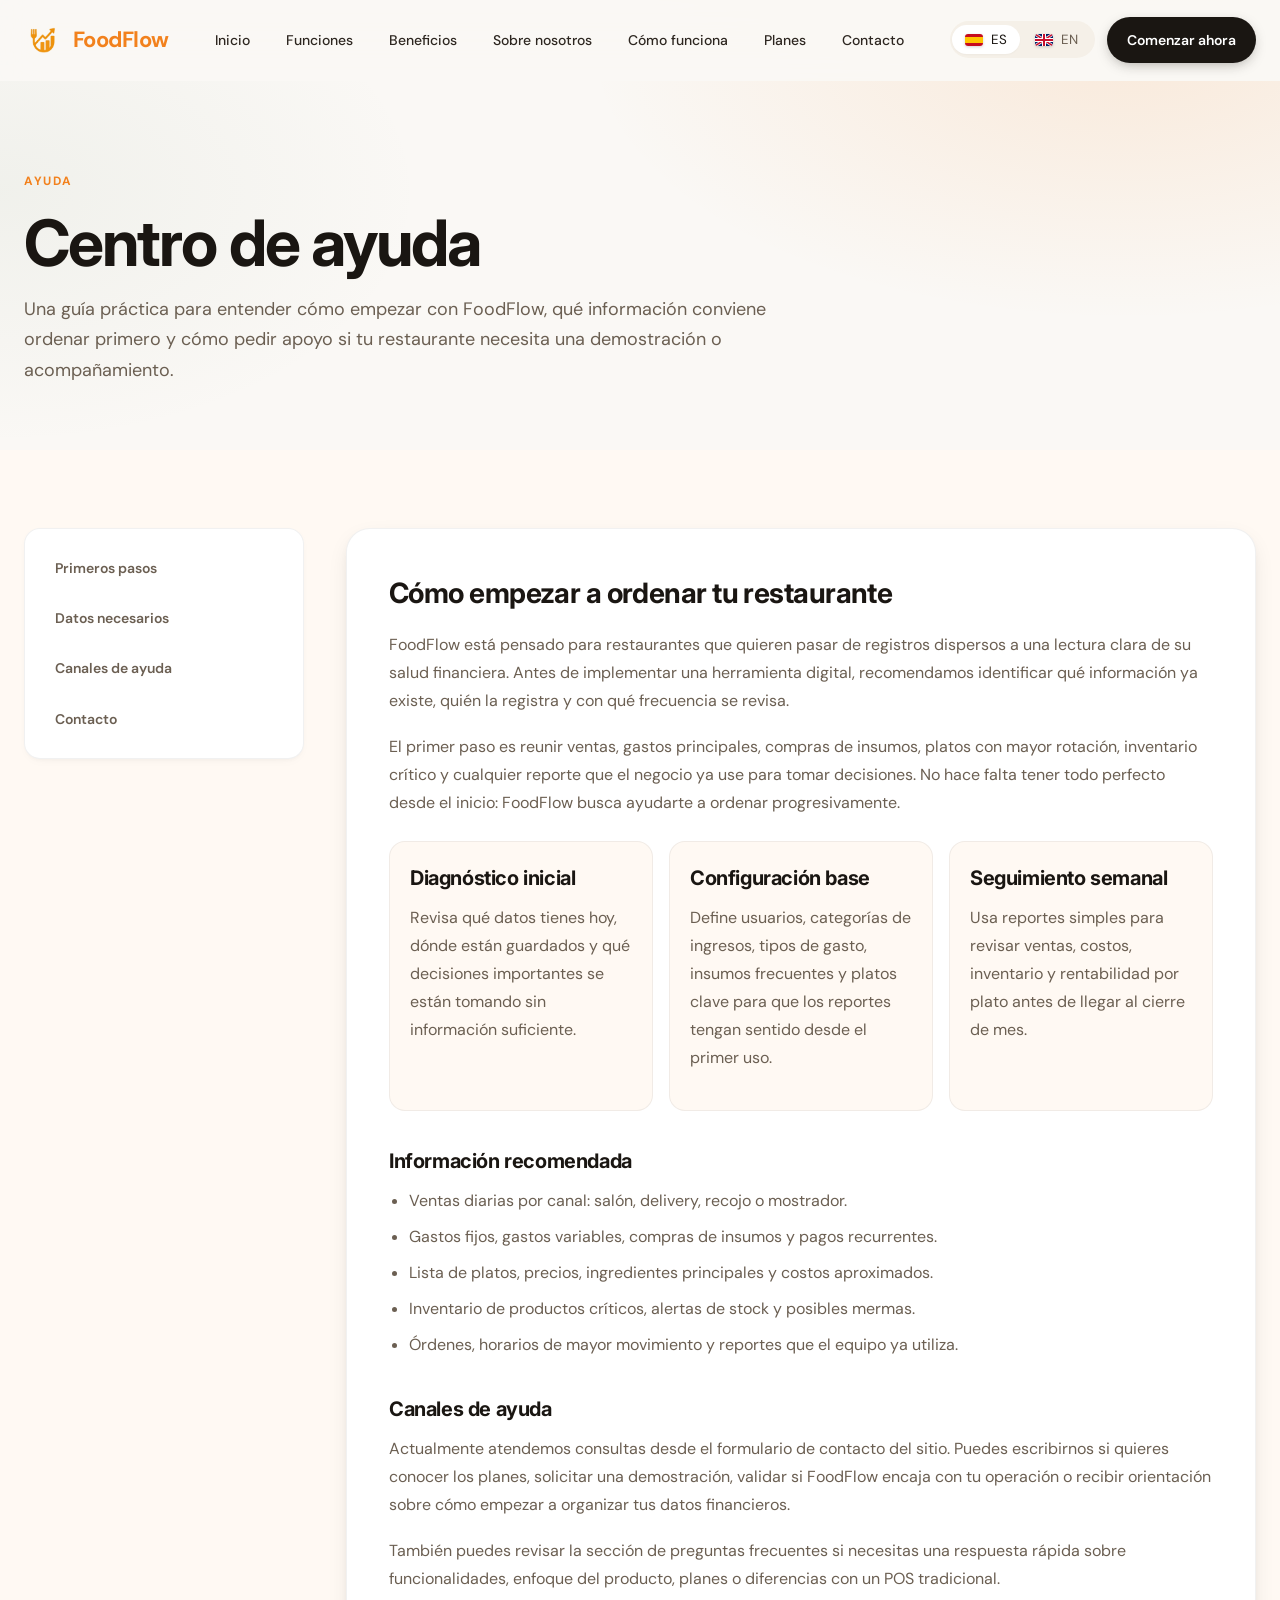
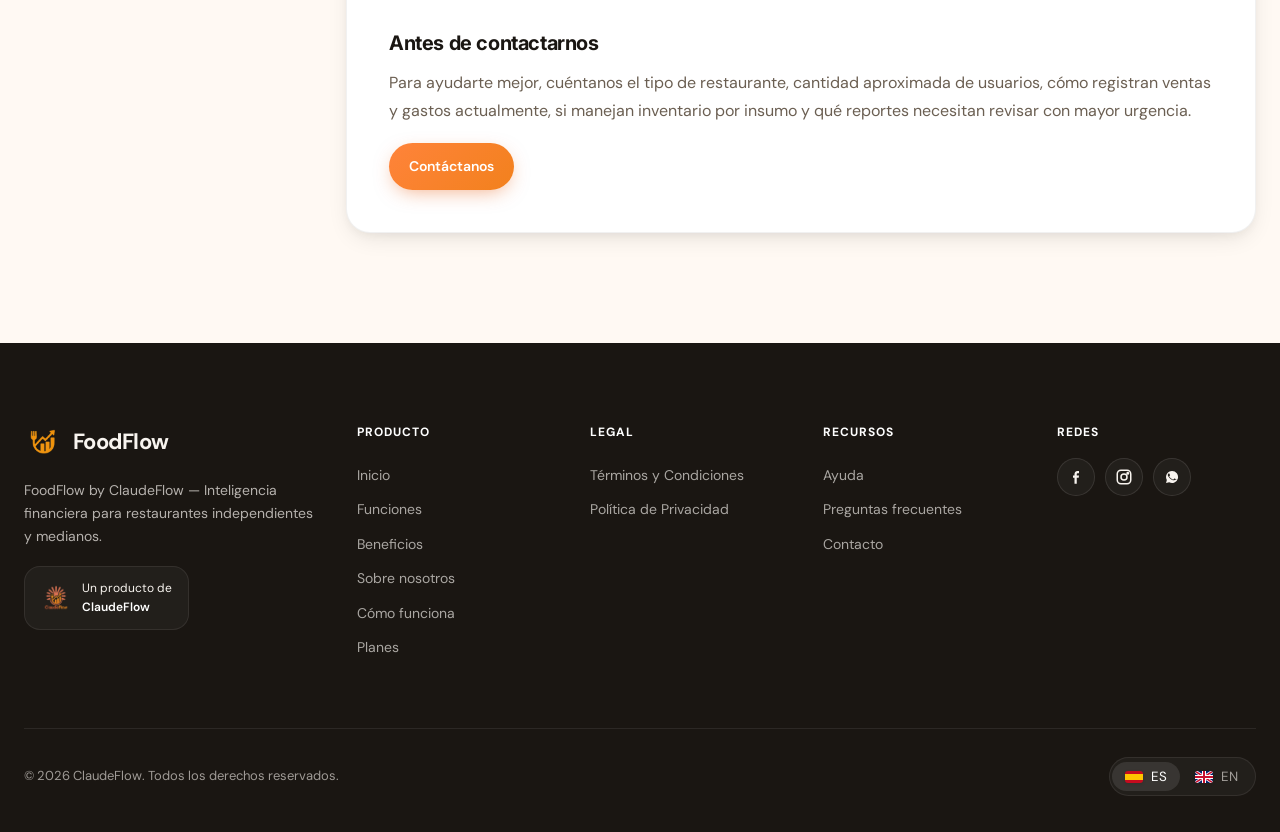
==== ayuda.html @ c17c2c1f "feat(help): add help page" ====
<!DOCTYPE html>
<html lang="es">

<head>
  <meta charset="UTF-8">
  <meta name="viewport" content="width=device-width, initial-scale=1.0">
  <title>Ayuda | FoodFlow</title>
  <link rel="icon" href="public/assets/images/foodflow-mark.png" type="image/png">
  <link rel="preconnect" href="https://fonts.googleapis.com">
  <link rel="preconnect" href="https://fonts.gstatic.com" crossorigin="">
  <link href="https://fonts.googleapis.com/css2?family=Inter:wght@400;500;600;700;800&family=Playfair+Display:ital,wght@0,400;0,500;0,600;0,700;1,400;1,500&family=DM+Sans:wght@400;500;600;700&family=JetBrains+Mono:wght@500&display=swap" rel="stylesheet">
  <link rel="stylesheet" href="public/assets/styles/styles.css">
</head>

<body data-page-title="Ayuda | FoodFlow" data-i18n-title="help.page.title">
  <nav class="nav" id="nav">
    <div class="container nav-inner">
      <a href="index.html#home" class="brand">
        <span class="brand-mark" aria-hidden="true">
          <img src="public/assets/images/foodflow-mark.png" alt="">
        </span>
        <span class="brand-text">FoodFlow</span>
      </a>
      <div class="nav-links">
        <a href="index.html#home" data-i18n="nav.home">Inicio</a>
        <a href="index.html#features" data-i18n="nav.features">Funciones</a>
        <a href="index.html#benefits" data-i18n="nav.benefits">Beneficios</a>
        <a href="index.html#about" data-i18n="nav.about">Sobre nosotros</a>
        <a href="index.html#how" data-i18n="nav.how">Cómo funciona</a>
        <a href="index.html#plans" data-i18n="nav.plans">Planes</a>
        <a href="index.html#contact" data-i18n="nav.contact">Contacto</a>
      </div>
      <div class="nav-right">
        <div class="lang" id="lang-switch">
          <button data-lang="es" class="active">
            <span class="lang-flag" aria-hidden="true"><svg viewBox="0 0 18 12" xmlns="http://www.w3.org/2000/svg"><rect width="18" height="12" fill="#C60B1E"/><rect y="3" width="18" height="6" fill="#FFC400"/></svg></span>
            <span class="lang-label">ES</span>
          </button>
          <button data-lang="en">
            <span class="lang-flag" aria-hidden="true"><svg viewBox="0 0 18 12" xmlns="http://www.w3.org/2000/svg"><rect width="18" height="12" fill="#012169"/><path d="M0 0l18 12M18 0L0 12" stroke="#FFFFFF" stroke-width="3"/><path d="M0 0l18 12M18 0L0 12" stroke="#C8102E" stroke-width="1.5"/><path d="M9 0v12M0 6h18" stroke="#FFFFFF" stroke-width="4"/><path d="M9 0v12M0 6h18" stroke="#C8102E" stroke-width="2"/></svg></span>
            <span class="lang-label">EN</span>
          </button>
        </div>
        <a class="btn btn-primary" href="index.html#plans" data-i18n="cta.start">Comenzar ahora</a>
        <button class="menu-toggle btn-ghost btn" id="menu-toggle" aria-label="Menú" data-i18n-aria-label="nav.menu">
          <svg width="20" height="20" viewBox="0 0 24 24" fill="none" stroke="currentColor" stroke-width="2" stroke-linecap="round">
            <line x1="3" y1="6" x2="21" y2="6"></line>
            <line x1="3" y1="12" x2="21" y2="12"></line>
            <line x1="3" y1="18" x2="21" y2="18"></line>
          </svg>
        </button>
      </div>
    </div>
    <div class="mobile-menu" id="mobile-menu">
      <a href="index.html#home" data-i18n="nav.home">Inicio</a>
      <a href="index.html#features" data-i18n="nav.features">Funciones</a>
      <a href="index.html#benefits" data-i18n="nav.benefits">Beneficios</a>
      <a href="index.html#about" data-i18n="nav.about">Sobre nosotros</a>
      <a href="index.html#how" data-i18n="nav.how">Cómo funciona</a>
      <a href="index.html#plans" data-i18n="nav.plans">Planes</a>
      <a href="index.html#contact" data-i18n="nav.contact">Contacto</a>
      <a class="btn btn-primary" href="index.html#plans" data-i18n="cta.start">Comenzar ahora</a>
    </div>
  </nav>

  <main>
    <section class="page-hero">
      <div class="container" data-reveal>
        <span class="page-kicker" data-i18n="help.kicker">Ayuda</span>
        <h1 class="page-title" data-i18n="help.title">Centro de ayuda</h1>
        <p class="page-sub" data-i18n="help.sub">Una guía práctica para entender cómo empezar con FoodFlow, qué información conviene ordenar primero y cómo pedir apoyo si tu restaurante necesita una demostración o acompañamiento.</p>
      </div>
    </section>

    <section class="legal-section">
      <div class="container legal-layout">
        <aside class="legal-nav">
          <a href="#inicio" data-i18n="help.nav.start">Primeros pasos</a>
          <a href="#datos" data-i18n="help.nav.data">Datos necesarios</a>
          <a href="#soporte" data-i18n="help.nav.support">Canales de ayuda</a>
          <a href="#contacto" data-i18n="help.nav.contact">Contacto</a>
        </aside>
        <article class="legal-content" data-reveal>
          <h2 id="inicio" data-i18n="help.start.title">Cómo empezar a ordenar tu restaurante</h2>
          <p data-i18n="help.start.p1">FoodFlow está pensado para restaurantes que quieren pasar de registros dispersos a una lectura clara de su salud financiera. Antes de implementar una herramienta digital, recomendamos identificar qué información ya existe, quién la registra y con qué frecuencia se revisa.</p>
          <p data-i18n="help.start.p2">El primer paso es reunir ventas, gastos principales, compras de insumos, platos con mayor rotación, inventario crítico y cualquier reporte que el negocio ya use para tomar decisiones. No hace falta tener todo perfecto desde el inicio: FoodFlow busca ayudarte a ordenar progresivamente.</p>

          <div class="support-grid">
            <div class="support-card">
              <h3 data-i18n="help.card.1.t">Diagnóstico inicial</h3>
              <p data-i18n="help.card.1.d">Revisa qué datos tienes hoy, dónde están guardados y qué decisiones importantes se están tomando sin información suficiente.</p>
            </div>
            <div class="support-card">
              <h3 data-i18n="help.card.2.t">Configuración base</h3>
              <p data-i18n="help.card.2.d">Define usuarios, categorías de ingresos, tipos de gasto, insumos frecuentes y platos clave para que los reportes tengan sentido desde el primer uso.</p>
            </div>
            <div class="support-card">
              <h3 data-i18n="help.card.3.t">Seguimiento semanal</h3>
              <p data-i18n="help.card.3.d">Usa reportes simples para revisar ventas, costos, inventario y rentabilidad por plato antes de llegar al cierre de mes.</p>
            </div>
          </div>

          <h3 id="datos" data-i18n="help.data.title">Información recomendada</h3>
          <ul>
            <li data-i18n="help.data.1">Ventas diarias por canal: salón, delivery, recojo o mostrador.</li>
            <li data-i18n="help.data.2">Gastos fijos, gastos variables, compras de insumos y pagos recurrentes.</li>
            <li data-i18n="help.data.3">Lista de platos, precios, ingredientes principales y costos aproximados.</li>
            <li data-i18n="help.data.4">Inventario de productos críticos, alertas de stock y posibles mermas.</li>
            <li data-i18n="help.data.5">Órdenes, horarios de mayor movimiento y reportes que el equipo ya utiliza.</li>
          </ul>

          <h3 id="soporte" data-i18n="help.support.title">Canales de ayuda</h3>
          <p data-i18n="help.support.p1">Actualmente atendemos consultas desde el formulario de contacto del sitio. Puedes escribirnos si quieres conocer los planes, solicitar una demostración, validar si FoodFlow encaja con tu operación o recibir orientación sobre cómo empezar a organizar tus datos financieros.</p>
          <p data-i18n="help.support.p2">También puedes revisar la sección de preguntas frecuentes si necesitas una respuesta rápida sobre funcionalidades, enfoque del producto, planes o diferencias con un POS tradicional.</p>

          <h3 id="contacto" data-i18n="help.contact.title">Antes de contactarnos</h3>
          <p data-i18n="help.contact.p">Para ayudarte mejor, cuéntanos el tipo de restaurante, cantidad aproximada de usuarios, cómo registran ventas y gastos actualmente, si manejan inventario por insumo y qué reportes necesitan revisar con mayor urgencia.</p>
          <a class="btn btn-orange" href="index.html#contact" data-i18n="help.contact.cta">Contáctanos</a>
        </article>
      </div>
    </section>
  </main>

  <footer>
    <div class="container">
      <div class="foot-grid">
        <div class="foot-brand">
          <a href="index.html#home" class="brand">
            <span class="brand-mark" aria-hidden="true"><img src="public/assets/images/foodflow-mark.png" alt=""></span>
            <span class="brand-text" style="color:var(--cream)">FoodFlow</span>
          </a>
          <p data-i18n="foot.desc">FoodFlow by ClaudeFlow — Inteligencia financiera para restaurantes independientes y medianos.</p>
          <div class="foot-by">
            <img src="public/assets/images/claudeflow-logo.png" alt="ClaudeFlow">
            <div><div data-i18n="foot.by">Un producto de</div><b>ClaudeFlow</b></div>
          </div>
        </div>
        <div class="foot-col">
          <h5 data-i18n="foot.product">Producto</h5>
          <a href="index.html#home" data-i18n="nav.home">Inicio</a>
          <a href="index.html#features" data-i18n="nav.features">Funciones</a>
          <a href="index.html#benefits" data-i18n="nav.benefits">Beneficios</a>
          <a href="index.html#about" data-i18n="foot.about">Sobre nosotros</a>
          <a href="index.html#how" data-i18n="nav.how">Cómo funciona</a>
          <a href="index.html#plans" data-i18n="nav.plans">Planes</a>
        </div>
        <div class="foot-col">
          <h5 data-i18n="foot.legal">Legal</h5>
          <button type="button" class="footer-link" data-legal-open="terms" data-i18n="foot.terms">Términos y Condiciones</button>
          <button type="button" class="footer-link" data-legal-open="privacy" data-i18n="foot.privacy">Política de Privacidad</button>
        </div>
        <div class="foot-col">
          <h5 data-i18n="foot.resources">Recursos</h5>
          <a href="ayuda.html" data-i18n="foot.support">Ayuda</a>
          <a href="preguntas-frecuentes.html" data-i18n="foot.faq">Preguntas frecuentes</a>
          <a href="index.html#contact" data-i18n="nav.contact">Contacto</a>
        </div>
        <div class="foot-col foot-social">
          <h5 data-i18n="foot.social">Redes</h5>
          <div class="socials">
            <a href="index.html#contact" aria-label="Facebook"><svg viewBox="0 0 24 24" fill="currentColor" aria-hidden="true"><path d="M13 10h3l-.4 3H13v8h-3v-8H8v-3h2V8.3C10 6 11.3 4 14 4h2v3h-2c-.7 0-1 .4-1 1V10z" /></svg></a>
            <a href="index.html#contact" aria-label="Instagram"><svg viewBox="0 0 24 24" fill="none" stroke="currentColor" stroke-width="2" aria-hidden="true"><rect x="3" y="3" width="18" height="18" rx="5" /><circle cx="12" cy="12" r="4" /><circle cx="17" cy="7" r="1" /></svg></a>
            <a href="index.html#contact" aria-label="WhatsApp"><svg viewBox="0 0 24 24" fill="currentColor" aria-hidden="true"><path d="M12 4a8 8 0 0 0-6.9 12l-1 4 4.1-1A8 8 0 1 0 12 4zm4.4 11.3c-.2.6-1.2 1-1.7 1.1-.4.1-.9.1-1.5-.1a13.5 13.5 0 0 1-2.6-1.2 10.2 10.2 0 0 1-3.4-3.7c-.3-.5-.8-1.3-.8-2.2 0-.9.5-1.4.7-1.6.2-.2.4-.3.6-.3h.4c.1 0 .3 0 .5.4.2.5.6 1.6.6 1.7 0 .1.1.3 0 .5 0 .2-.1.3-.2.4-.1.1-.3.3-.4.4-.1.1-.3.3-.2.5.2.4.9 1.6 2 2.5 1.4 1.3 2.6 1.6 2.9 1.7.2.1.4.1.6-.1.2-.2.7-.8.9-1.1.2-.3.4-.3.6-.2.2.1 1.4.7 1.7.8.2.1.4.2.5.3.1.1.1.5-.1 1z" /></svg></a>
          </div>
        </div>
      </div>
      <div class="foot-bottom">
        <span data-i18n="foot.copy">© 2026 ClaudeFlow. Todos los derechos reservados.</span>
        <div class="lang" id="lang-switch-foot">
          <button data-lang="es" class="active">
            <span class="lang-flag" aria-hidden="true"><svg viewBox="0 0 18 12" xmlns="http://www.w3.org/2000/svg"><rect width="18" height="12" fill="#C60B1E"/><rect y="3" width="18" height="6" fill="#FFC400"/></svg></span>
            <span class="lang-label">ES</span>
          </button>
          <button data-lang="en">
            <span class="lang-flag" aria-hidden="true"><svg viewBox="0 0 18 12" xmlns="http://www.w3.org/2000/svg"><rect width="18" height="12" fill="#012169"/><path d="M0 0l18 12M18 0L0 12" stroke="#FFFFFF" stroke-width="3"/><path d="M0 0l18 12M18 0L0 12" stroke="#C8102E" stroke-width="1.5"/><path d="M9 0v12M0 6h18" stroke="#FFFFFF" stroke-width="4"/><path d="M9 0v12M0 6h18" stroke="#C8102E" stroke-width="2"/></svg></span>
            <span class="lang-label">EN</span>
          </button>
        </div>
      </div>
    </div>
  </footer>
  <script src="public/assets/scripts/scripts.js"></script>
</body>

</html>
---- public/assets/styles/styles.css ----
:root {
      --bg: #faf8f5;
      --bg-soft: #f5f0e8;
      --bg-warm: #fff9f3;
      --ink: #1a1612;
      --ink-2: #2d2620;
      --ink-3: #6b5f52;
      --line: rgba(26, 22, 18, .06);
      --line-strong: rgba(26, 22, 18, .12);
      --orange: #f2811d;
      --orange-light: #ff833a;
      --orange-soft: #ffb072;
      --orange-deep: #d96510;
      --coral: #f2811d;
      --terracotta: #c45c3e;
      --sage: #7d9a7d;
      --cream: #f8f4ef;
      --card: #ffffff;
      --shadow-xs: 0 1px 2px rgba(26, 22, 18, .03);
      --shadow-sm: 0 2px 8px -4px rgba(26, 22, 18, .08), 0 4px 12px -4px rgba(26, 22, 18, .04);
      --shadow-md: 0 8px 24px -6px rgba(26, 22, 18, .12), 0 4px 12px -4px rgba(26, 22, 18, .06);
      --shadow-lg: 0 24px 48px -12px rgba(26, 22, 18, .18), 0 12px 24px -8px rgba(26, 22, 18, .08);
      --shadow-xl: 0 32px 64px -16px rgba(26, 22, 18, .22), 0 16px 32px -12px rgba(26, 22, 18, .1);
      --radius-sm: 12px;
      --radius: 16px;
      --radius-lg: 24px;
      --radius-xl: 32px;
    }

    * {
      box-sizing: border-box
    }

    html,
    body {
      margin: 0;
      padding: 0
    }

    html {
      scroll-behavior: smooth;
      scroll-padding-top: 96px
    }

    body {
      font-family: 'DM Sans', system-ui, -apple-system, sans-serif;
      background:
        radial-gradient(1200px 600px at 90% -10%, rgba(242, 129, 29, .08), transparent 60%),
        radial-gradient(900px 600px at 0% 20%, rgba(125, 154, 125, .06), transparent 60%),
        var(--bg);
      color: var(--ink);
      -webkit-font-smoothing: antialiased;
      line-height: 1.6;
      overflow-x: hidden
    }

    h1, h2, h3, h4 {
      font-family: 'Inter', system-ui, -apple-system, 'Segoe UI', sans-serif;
      font-weight: 700;
      letter-spacing: -.03em
    }

    a {
      color: inherit;
      text-decoration: none
    }

    img {
      max-width: 100%;
      display: block
    }

    button {
      font-family: inherit;
      cursor: pointer;
      border: none;
      background: none;
      color: inherit
    }

    .serif {
      font-family: 'Playfair Display', Georgia, serif;
      font-weight: 500;
      font-style: italic;
      letter-spacing: -.01em
    }

    .mono {
      font-family: 'JetBrains Mono', monospace;
      font-size: .85em;
      letter-spacing: .02em
    }

    .container {
      max-width: 1280px;
      margin: 0 auto;
      padding: 0 24px
    }

    /* ============ NAV ============ */
    .nav {
      position: sticky;
      top: 0;
      z-index: 100;
      backdrop-filter: blur(24px) saturate(180%);
      -webkit-backdrop-filter: blur(24px) saturate(180%);
      background: rgba(250, 248, 245, .85);
      border-bottom: 1px solid transparent;
      transition: all .3s cubic-bezier(.4, 0, .2, 1)
    }

    .nav.scrolled {
      border-bottom-color: var(--line);
      background: rgba(250, 248, 245, .95);
      box-shadow: var(--shadow-sm)
    }

    .nav.scrolled .nav-inner {
      height: 68px
    }

    .nav-inner {
      display: flex;
      align-items: center;
      justify-content: space-between;
      height: 80px;
      transition: height .3s cubic-bezier(.4, 0, .2, 1)
    }

    .lang-change .nav-inner,
    .lang-change .nav-links a,
    .lang-change .nav-right {
      transition: transform .18s ease, opacity .18s ease
    }

    .lang-change .nav-links a,
    .lang-change .nav-right {
      transform: translateY(-2px);
      opacity: .85
    }

    .brand {
      display: flex;
      align-items: center;
      gap: 11px;
      font-weight: 700;
      letter-spacing: -.025em;
      font-size: 22px;
      color: var(--ink);
      transition: transform .2s
    }

    .brand:hover {
      transform: translateY(-1px)
    }

    .brand-mark {
      width: 38px;
      height: 38px;
      display: grid;
      place-items: center;
      background: transparent;
      border-radius: var(--radius-sm);
      box-shadow: none
    }

    .nav .brand-text {
      color: var(--orange)
    }

    .brand-mark img {
      width: 70%;
      height: 70%;
      object-fit: contain
    }

    .nav-links {
      display: flex;
      gap: 4px;
      align-items: center
    }

    .nav-links a {
      padding: 10px 16px;
      font-size: 14px;
      font-weight: 500;
      color: var(--ink-2);
      border-radius: 999px;
      transition: all .2s;
      position: relative
    }

    .nav-links a::after {
      content: "";
      position: absolute;
      bottom: 6px;
      left: 50%;
      transform: translateX(-50%) scaleX(0);
      width: 20px;
      height: 2px;
      background: var(--orange);
      border-radius: 2px;
      transition: transform .2s
    }

    .nav-links a:hover {
      color: var(--ink);
      background: var(--bg-soft)
    }

    .nav-links a:hover::after {
      transform: translateX(-50%) scaleX(1)
    }

    .nav-right {
      display: flex;
      gap: 12px;
      align-items: center
    }

    .lang {
      display: inline-flex;
      background: var(--bg-soft);
      border-radius: 999px;
      padding: 4px;
      font-size: 13px;
      font-weight: 600;
      --lang-shift: 0px
    }

    .lang button {
      position: relative;
      display: inline-flex;
      align-items: center;
      gap: 8px;
      padding: 6px 13px;
      border-radius: 999px;
      color: var(--ink-3);
      transition: all .2s;
      overflow: hidden
    }

    .lang button::after {
      content: "";
      position: absolute;
      inset: 0;
      background: linear-gradient(120deg, transparent, rgba(255, 255, 255, .5), transparent);
      transform: translateX(-120%);
      transition: transform .35s ease
    }

    .lang button:hover {
      color: var(--ink);
      transform: translateY(-1px)
    }

    .lang button:hover::after {
      transform: translateX(120%)
    }

    .lang button.active {
      background: white;
      color: var(--ink);
      box-shadow: var(--shadow-xs);
      transform: translateX(var(--lang-shift));
      animation: langPulse 3s ease-in-out infinite
    }

    .lang button.active:hover {
      transform: translate3d(var(--lang-shift), -1px, 0)
    }

    body.lang-es .lang {
      --lang-shift: -2px
    }

    body.lang-en .lang {
      --lang-shift: 2px
    }

    .lang-flag {
      width: 18px;
      height: 12px;
      border-radius: 3px;
      overflow: hidden;
      display: inline-flex;
      box-shadow: 0 1px 3px rgba(26, 22, 18, .18)
    }

    .lang-flag svg {
      width: 100%;
      height: 100%;
      display: block
    }

    @keyframes langPulse {
      0%, 100% { box-shadow: var(--shadow-xs) }
      50% { box-shadow: 0 0 0 6px rgba(242, 129, 29, .12) }
    }

    .btn {
      display: inline-flex;
      align-items: center;
      gap: 8px;
      padding: 12px 20px;
      border-radius: 999px;
      font-weight: 600;
      font-size: 14px;
      transition: all .25s cubic-bezier(.4, 0, .2, 1);
      white-space: nowrap;
      position: relative;
      overflow: hidden
    }

    .btn::before {
      content: "";
      position: absolute;
      inset: 0;
      background: linear-gradient(135deg, transparent, rgba(255, 255, 255, .2));
      opacity: 0;
      transition: opacity .25s
    }

    .btn:hover::before {
      opacity: 1
    }

    .btn-primary {
      background: var(--ink);
      color: white;
      box-shadow: 0 4px 14px -4px rgba(26, 22, 18, .4)
    }

    .btn-primary:hover {
      transform: translateY(-2px);
      box-shadow: 0 8px 20px -4px rgba(26, 22, 18, .5)
    }

    .btn-orange {
      background: linear-gradient(135deg, var(--orange-light), var(--orange));
      color: white;
      box-shadow: 0 6px 20px -6px rgba(230, 81, 0, .5)
    }

    .btn-orange:hover {
      transform: translateY(-2px);
      box-shadow: 0 10px 28px -6px rgba(230, 81, 0, .6)
    }

    .btn-ghost {
      background: transparent;
      color: var(--ink);
      border: 1.5px solid var(--line-strong)
    }

    .btn-ghost:hover {
      background: white;
      border-color: var(--ink-3);
      box-shadow: var(--shadow-sm)
    }

    .menu-toggle {
      display: none;
      padding: 10px;
      border-radius: var(--radius-sm);
      color: var(--ink-2)
    }

    .menu-toggle:hover {
      background: var(--bg-soft)
    }

    /* ============ HERO ============ */
    .hero {
      position: relative;
      padding: 100px 0 120px;
      overflow: hidden
    }

    .hero-bg {
      position: absolute;
      inset: 0;
      pointer-events: none;
      background:
        radial-gradient(ellipse 900px 500px at 85% -10%, rgba(255, 131, 58, .12), transparent 60%),
        radial-gradient(ellipse 700px 500px at -5% 40%, rgba(196, 92, 62, .08), transparent 60%),
        radial-gradient(ellipse 600px 400px at 50% 100%, rgba(125, 154, 125, .06), transparent 60%)
      ;
      background-position: 0 0, 0 0, 0 0;
      animation: heroDrift 18s ease-in-out infinite
    }

    @keyframes heroDrift {
      0%, 100% { background-position: 0 0, 0 0, 0 0 }
      50% { background-position: 20px -10px, -20px 10px, 10px 20px }
    }

    .hero-pattern {
      position: absolute;
      inset: 0;
      pointer-events: none;
      opacity: .4;
      background-image:
        radial-gradient(circle at 1px 1px, rgba(26, 22, 18, .04) 1px, transparent 0);
      background-size: 40px 40px
    }

    .hero-grid {
      position: relative;
      display: grid;
      grid-template-columns: 1fr 1fr;
      gap: 80px;
      align-items: center
    }

    .eyebrow {
      display: inline-flex;
      align-items: center;
      gap: 8px;
      padding: 8px 16px;
      background: white;
      border: 1px solid var(--line);
      border-radius: 999px;
      font-size: 12px;
      font-weight: 600;
      color: var(--ink-2);
      letter-spacing: .08em;
      text-transform: uppercase;
      box-shadow: var(--shadow-sm)
    }

    .eyebrow .dot {
      width: 7px;
      height: 7px;
      border-radius: 50%;
      background: var(--orange);
      box-shadow: 0 0 0 3px rgba(230, 81, 0, .2);
      animation: pulse 2.5s infinite
    }

    @keyframes pulse {
      0%, 100% { box-shadow: 0 0 0 3px rgba(230, 81, 0, .2) }
      50% { box-shadow: 0 0 0 6px rgba(230, 81, 0, .05) }
    }

    h1.hero-title {
      font-size: clamp(40px, 6vw, 72px);
      line-height: 1.02;
      letter-spacing: -.035em;
      font-weight: 700;
      margin: 22px 0 22px
    }

    h1.hero-title .accent {
      color: var(--orange);
      font-style: italic
    }

    .hero-sub {
      font-size: 19px;
      line-height: 1.65;
      color: var(--ink-3);
      max-width: 520px;
      margin-bottom: 36px
    }

    .hero-ctas {
      display: flex;
      gap: 14px;
      flex-wrap: wrap
    }

    .hero-meta {
      display: flex;
      gap: 32px;
      margin-top: 42px;
      color: var(--ink-3);
      font-size: 13px
    }

    .hero-meta .item {
      display: flex;
      gap: 9px;
      align-items: center
    }

    .hero-meta svg {
      width: 17px;
      height: 17px;
      color: var(--orange)
    }

    /* HERO COMPOSITION */
    .hero-art {
      position: relative;
      aspect-ratio: 1/1;
      max-width: 580px;
      margin-left: auto;
      animation: softFloat 12s ease-in-out infinite
    }

    @keyframes softFloat {
      0%, 100% { transform: translateY(0) }
      50% { transform: translateY(-10px) }
    }

    .ha-glow {
      position: absolute;
      width: 260px;
      height: 260px;
      top: 50%;
      left: 50%;
      transform: translate(-50%, -50%);
      background: radial-gradient(circle, rgba(255, 131, 58, .4), transparent 70%);
      filter: blur(40px);
      pointer-events: none;
      animation: glowPulse 4s ease-in-out infinite
    }

    @keyframes glowPulse {
      0%, 100% { opacity: .6; transform: translate(-50%, -50%) scale(1) }
      50% { opacity: 1; transform: translate(-50%, -50%) scale(1.1) }
    }

    .ha-bg {
      position: absolute;
      inset: 6% 2% 6% 2%;
      background: linear-gradient(160deg, #1a1612 0%, #2d2620 40%, #1a1612 100%);
      border-radius: 40px;
      overflow: hidden;
      box-shadow: var(--shadow-xl)
    }

    .ha-bg::before {
      content: "";
      position: absolute;
      inset: 0;
      background:
        radial-gradient(ellipse 360px 280px at 85% 15%, rgba(255, 131, 58, .28), transparent 60%),
        radial-gradient(ellipse 360px 280px at 5% 85%, rgba(196, 92, 62, .25), transparent 60%),
        radial-gradient(ellipse 240px 180px at 50% 50%, rgba(255, 171, 107, .12), transparent 60%)
    }

    .ha-grid {
      position: absolute;
      inset: 0;
      background-image:
        linear-gradient(rgba(255, 255, 255, .04) 1px, transparent 1px),
        linear-gradient(90deg, rgba(255, 255, 255, .04) 1px, transparent 1px);
      background-size: 48px 48px;
      mask-image: radial-gradient(closest-side, black 50%, transparent 100%)
    }

    /* floating cards */
    .ha-card {
      position: absolute;
      background: rgba(255, 255, 255, .95);
      backdrop-filter: blur(12px);
      border-radius: var(--radius);
      padding: 16px 18px;
      box-shadow: var(--shadow-lg);
      font-size: 13px;
      border: 1px solid rgba(255, 255, 255, .8)
    }

    .ha-card .lbl {
      color: var(--ink-3);
      font-size: 11px;
      font-weight: 600;
      letter-spacing: .06em;
      text-transform: uppercase
    }

    .ha-card .val {
      font-weight: 700;
      font-size: 24px;
      letter-spacing: -.025em;
      margin-top: 6px
    }

    .ha-card .delta {
      display: inline-flex;
      gap: 4px;
      align-items: center;
      font-size: 11px;
      padding: 4px 9px;
      border-radius: 999px;
      font-weight: 600
    }

    .ha-receipt {
      top: 6%;
      left: -6%;
      width: 210px;
      transform: rotate(-8deg);
      animation: float1 8s ease-in-out infinite
    }

    .ha-receipt::before,
    .ha-receipt::after {
      content: "";
      position: absolute;
      left: 0;
      right: 0;
      height: 10px;
      background-image: radial-gradient(circle at 6px 5px, var(--bg) 4px, transparent 4.5px);
      background-size: 12px 10px;
      background-repeat: repeat-x
    }

    .ha-receipt::before {
      top: -5px
    }

    .ha-receipt::after {
      bottom: -5px
    }

    .receipt-row {
      display: flex;
      justify-content: space-between;
      padding: 5px 0;
      font-size: 12px;
      color: var(--ink-2)
    }

    .receipt-row.h {
      color: var(--ink);
      font-weight: 700;
      border-top: 1px dashed var(--line-strong);
      padding-top: 10px;
      margin-top: 6px
    }

    .receipt-h {
      font-family: 'Playfair Display', serif;
      font-style: italic;
      font-size: 18px;
      text-align: center;
      margin-bottom: 8px
    }

    .ha-metric {
      top: 10%;
      right: -4%;
      width: 230px;
      animation: float2 9s ease-in-out infinite
    }

    .ha-metric .delta {
      background: linear-gradient(135deg, rgba(255, 131, 58, .15), rgba(230, 81, 0, .12));
      color: var(--orange-deep)
    }

    .ha-flow {
      bottom: 8%;
      right: 4%;
      width: 250px;
      animation: float1 10s ease-in-out infinite reverse
    }

    .flow-bar {
      height: 9px;
      border-radius: 999px;
      background: var(--bg-soft);
      margin-bottom: 11px;
      overflow: hidden
    }

    .flow-bar i {
      display: block;
      height: 100%;
      border-radius: 999px
    }

    .flow-row {
      display: flex;
      align-items: center;
      gap: 11px;
      padding: 6px 0;
      font-size: 12px
    }

    .flow-row .sw {
      width: 11px;
      height: 11px;
      border-radius: 3px
    }

    .ha-inv {
      bottom: 2%;
      left: 0;
      width: 210px;
      transform: rotate(6deg);
      animation: float2 8s ease-in-out infinite reverse
    }

    .inv-grid {
      display: grid;
      grid-template-columns: repeat(4, 1fr);
      gap: 7px;
      margin-top: 9px
    }

    .inv-grid span {
      aspect-ratio: 1/1;
      border-radius: 6px;
      background: linear-gradient(135deg, #ffe8dc, #ffccaa);
      position: relative
    }

    .inv-grid span:nth-child(7),
    .inv-grid span:nth-child(2) {
      background: linear-gradient(135deg, #ffe8e8, #ffa8a8)
    }

    .inv-grid span:nth-child(11) {
      background: linear-gradient(135deg, #e8dcff, #c8a8ff)
    }

    .ha-dish {
      top: 48%;
      left: 38%;
      width: 150px;
      height: 150px;
      border-radius: 50%;
      background: white;
      display: grid;
      place-items: center;
      transform: translate(-50%, -50%);
      box-shadow: var(--shadow-xl);
      animation: floatd 7s ease-in-out infinite;
      border: 3px solid rgba(255, 255, 255, .9)
    }

    .ha-dish::before {
      content: "";
      position: absolute;
      inset: 16px;
      border-radius: 50%;
      border: 2px dashed rgba(26, 22, 18, .08);
      animation: rotate 45s linear infinite
    }

    .ha-dish img {
      width: 65%;
      height: 65%;
      object-fit: contain
    }

    @keyframes floatd {
      0%, 100% { transform: translate(-50%, -50%) }
      50% { transform: translate(-50%, calc(-50% - 10px)) }
    }

    @keyframes float1 {
      0%, 100% { transform: translateY(0) rotate(-8deg) }
      50% { transform: translateY(-12px) rotate(-8deg) }
    }

    @keyframes float2 {
      0%, 100% { transform: translateY(0) rotate(6deg) }
      50% { transform: translateY(10px) rotate(6deg) }
    }

    @keyframes rotate {
      to { transform: rotate(360deg) }
    }

    /* ============ TRUST ============ */
    .trust {
      border-top: 1px solid var(--line);
      border-bottom: 1px solid var(--line);
      padding: 32px 0;
      background: linear-gradient(180deg, rgba(255, 255, 255, .5), rgba(245, 240, 232, .5))
    }

    .trust-inner {
      display: flex;
      align-items: center;
      justify-content: space-between;
      flex-wrap: wrap;
      gap: 28px
    }

    .trust-label {
      font-weight: 600;
      letter-spacing: .06em;
      text-transform: uppercase;
      font-size: 11px;
      color: var(--ink-3)
    }

    .trust-list {
      display: flex;
      gap: 40px;
      flex-wrap: wrap
    }

    .trust-list span {
      font-family: 'Playfair Display', serif;
      font-style: italic;
      font-size: 20px;
      color: var(--ink-2);
      position: relative
    }

    .trust-list span:not(:last-child)::after {
      content: "·";
      position: absolute;
      right: -22px;
      color: var(--orange);
      opacity: .5
    }

    /* ============ SECTION HEAD ============ */
    section {
      padding: 120px 0
    }

    .sec-head {
      max-width: 740px;
      margin: 0 auto 72px;
      text-align: center
    }

    .sec-tag {
      display: inline-flex;
      align-items: center;
      gap: 10px;
      color: var(--orange);
      font-size: 11px;
      font-weight: 700;
      letter-spacing: .16em;
      text-transform: uppercase;
      margin-bottom: 24px
    }

    .sec-tag::before {
      content: "";
      width: 32px;
      height: 2px;
      background: linear-gradient(90deg, var(--orange-light), var(--orange));
      display: inline-block;
      border-radius: 2px
    }

    .sec-head[data-align="left"] {
      text-align: left;
      margin: 0
    }

    .sec-title {
      font-size: clamp(32px, 4.4vw, 52px);
      line-height: 1.05;
      letter-spacing: -.03em;
      font-weight: 700;
      margin: 0 0 18px
    }

    .sec-sub {
      font-size: 18px;
      color: var(--ink-3);
      max-width: 600px;
      margin: 0 auto;
      line-height: 1.7
    }

    /* ============ PROBLEM ============ */
    .problem {
      background: var(--bg-soft);
      position: relative
    }

    .problem::before {
      content: "";
      position: absolute;
      top: 0;
      left: 0;
      right: 0;
      height: 1px;
      background: linear-gradient(90deg, transparent, var(--line), transparent)
    }

    .problem-grid {
      display: grid;
      grid-template-columns: repeat(3, 1fr);
      gap: 20px
    }

    .pain {
      background: white;
      padding: 26px;
      border-radius: var(--radius-lg);
      border: 1px solid var(--line);
      transition: all .35s cubic-bezier(.4, 0, .2, 1);
      position: relative;
      overflow: hidden
    }

    .pain::before {
      content: "";
      position: absolute;
      top: 0;
      left: 0;
      right: 0;
      height: 3px;
      background: linear-gradient(90deg, var(--coral), var(--terracotta));
      opacity: 0;
      transition: opacity .3s
    }

    .pain:hover {
      transform: translateY(-6px);
      box-shadow: var(--shadow-lg)
    }

    .pain:hover::before {
      opacity: 1
    }

    .pain-icon {
      width: 46px;
      height: 46px;
      border-radius: var(--radius);
      background: linear-gradient(135deg, #ffe8e8, #ffd0d0);
      display: grid;
      place-items: center;
      color: var(--coral);
      margin-bottom: 16px
    }

    .pain-icon svg {
      width: 22px;
      height: 22px
    }

    .pain h4 {
      margin: 0 0 8px;
      font-size: 17px;
      font-weight: 700;
      letter-spacing: -.01em
    }

    .pain p {
      margin: 0;
      font-size: 14px;
      color: var(--ink-3);
      line-height: 1.6
    }

    .problem-quote {
      margin-top: 72px;
      text-align: center;
      max-width: 800px;
      margin-left: auto;
      margin-right: auto;
      font-family: 'Playfair Display', serif;
      font-size: clamp(26px, 3.5vw, 40px);
      line-height: 1.3;
      color: var(--ink);
      font-style: italic;
      position: relative;
      padding: 0 40px
    }

    .problem-quote::before {
      display: none
    }

    .problem-quote em {
      color: var(--orange);
      font-style: italic
    }

    /* ============ SOLUTION ============ */
    .solution-grid {
      display: grid;
      grid-template-columns: 1fr 1fr;
      gap: 80px;
      align-items: center
    }

    .solution-art {
      position: relative;
      aspect-ratio: 1/1;
      max-width: 500px;
      animation: orbitSpin 32s linear infinite;
      transform-origin: center
    }

    .center-orb {
      position: absolute;
      inset: 22%;
      border-radius: 50%;
      background: linear-gradient(135deg, #fff9f3, #ffe8dc);
      box-shadow: 0 30px 80px -20px rgba(230, 81, 0, .4), inset 0 0 0 1px rgba(230, 81, 0, .15);
      display: grid;
      place-items: center;
      animation: orbitCounter 32s linear infinite
    }

    .center-orb img {
      width: 60%;
      height: 60%;
      object-fit: contain
    }

    .center-orb::after {
      content: "";
      position: absolute;
      inset: -14px;
      border-radius: 50%;
      border: 2px dashed rgba(230, 81, 0, .3);
      animation: rotate 45s linear infinite
    }

    @keyframes rotate {
      to { transform: rotate(360deg) }
    }

    @keyframes orbitSpin {
      to { transform: rotate(360deg) }
    }

    @keyframes orbitCounter {
      to { transform: rotate(-360deg) }
    }

    .orbit {
      position: absolute;
      inset: 4%;
      border: 1px dashed var(--line-strong);
      border-radius: 50%
    }

    .orbit-2 {
      inset: 16%
    }

    .orbit-pill {
      position: absolute;
      background: white;
      padding: 10px 15px;
      border-radius: 999px;
      box-shadow: var(--shadow-md);
      font-size: 13px;
      font-weight: 600;
      display: flex;
      gap: 9px;
      align-items: center;
      animation: orbitCounter 32s linear infinite
    }

    .orbit-pill .ico {
      width: 24px;
      height: 24px;
      border-radius: 7px;
      display: grid;
      place-items: center;
      color: white
    }

    .op-1 {
      top: 0;
      left: 28%;
      transform: rotate(-2deg)
    }

    .op-1 .ico {
      background: var(--orange)
    }

    .op-2 {
      top: 20%;
      right: -4%;
      transform: rotate(2deg)
    }

    .op-2 .ico {
      background: var(--terracotta)
    }

    .op-3 {
      bottom: 12%;
      right: 4%
    }

    .op-3 .ico {
      background: var(--sage)
    }

    .op-4 {
      bottom: 0;
      left: 20%
    }

    .op-4 .ico {
      background: var(--coral)
    }

    .op-5 {
      top: 36%;
      left: -4%;
      transform: rotate(-2deg)
    }

    .op-5 .ico {
      background: var(--orange-light)
    }

    .solution-list {
      list-style: none;
      padding: 0;
      margin: 28px 0 0
    }

    .solution-list li {
      display: flex;
      gap: 15px;
      padding: 14px 0;
      border-bottom: 1px solid var(--line);
      font-size: 15px;
      color: var(--ink-2)
    }

    .solution-list li:last-child {
      border-bottom: 0
    }

    .check {
      width: 24px;
      height: 24px;
      flex-shrink: 0;
      border-radius: 50%;
      background: linear-gradient(135deg, rgba(255, 131, 58, .15), rgba(230, 81, 0, .1));
      color: var(--orange);
      display: grid;
      place-items: center
    }

    .check svg {
      width: 13px;
      height: 13px
    }

    /* ============ FEATURES ============ */
    .features {
      background: var(--ink);
      color: var(--cream);
      position: relative;
      overflow: hidden
    }

    .features::before {
      content: "";
      position: absolute;
      inset: 0;
      pointer-events: none;
      background:
        radial-gradient(ellipse 700px 450px at 0% 0%, rgba(255, 131, 58, .15), transparent 60%),
        radial-gradient(ellipse 700px 450px at 100% 100%, rgba(196, 92, 62, .12), transparent 60%)
    }

    .features .sec-tag {
      background: rgba(255, 131, 58, .15);
      color: var(--orange-soft)
    }

    .features .sec-sub {
      color: rgba(248, 244, 239, .7)
    }

    .feat-grid {
      display: grid;
      grid-template-columns: repeat(12, 1fr);
      gap: 20px;
      position: relative
    }

    .feat {
      background: rgba(255, 255, 255, .03);
      border: 1px solid rgba(255, 255, 255, .08);
      border-radius: var(--radius-lg);
      padding: 32px;
      transition: all .35s cubic-bezier(.4, 0, .2, 1);
      backdrop-filter: blur(10px)
    }

    .feat:hover {
      background: rgba(255, 255, 255, .06);
      border-color: rgba(255, 131, 58, .35);
      transform: translateY(-4px);
      box-shadow: 0 20px 50px -20px rgba(0, 0, 0, .5)
    }

    .feat h3 {
      margin: 0 0 10px;
      font-size: 19px;
      letter-spacing: -.01em;
      font-weight: 700
    }

    .feat p {
      margin: 0;
      font-size: 14px;
      color: rgba(248, 244, 239, .65);
      line-height: 1.65
    }

    .feat-ico {
      width: 48px;
      height: 48px;
      border-radius: var(--radius);
      background: linear-gradient(135deg, rgba(255, 131, 58, .2), rgba(230, 81, 0, .35));
      color: var(--orange-soft);
      display: grid;
      place-items: center;
      margin-bottom: 22px
    }

    .feat-ico svg {
      width: 24px;
      height: 24px
    }

    .feat.span-6 { grid-column: span 6 }
    .feat.span-4 { grid-column: span 4 }
    .feat.span-3 { grid-column: span 3 }
    .feat.span-5 { grid-column: span 5 }
    .feat.span-7 { grid-column: span 7 }

    .feat-big {
      position: relative;
      overflow: hidden;
      min-height: 300px;
      display: flex;
      flex-direction: column;
      justify-content: space-between
    }

    .feat-big .deco {
      position: absolute;
      right: -40px;
      bottom: -40px;
      width: 280px;
      height: 280px;
      border-radius: 50%;
      background: radial-gradient(circle at 30% 30%, rgba(255, 131, 58, .5), transparent 70%);
      pointer-events: none;
      filter: blur(20px)
    }

    .feat-big .stack {
      display: flex;
      gap: 7px;
      flex-wrap: wrap;
      margin-top: 20px
    }

    .chip {
      padding: 7px 14px;
      border-radius: 999px;
      background: rgba(255, 255, 255, .06);
      border: 1px solid rgba(255, 255, 255, .1);
      font-size: 12px;
      font-weight: 500
    }

    .feat-mini-stack {
      display: flex;
      gap: 14px;
      margin-top: 18px
    }

    .mini-card {
      flex: 1;
      background: rgba(255, 255, 255, .04);
      border-radius: var(--radius-sm);
      padding: 14px;
      font-size: 12px;
      border: 1px solid rgba(255, 255, 255, .06)
    }

    .mini-card b {
      display: block;
      font-size: 24px;
      letter-spacing: -.02em;
      margin-bottom: 4px
    }

    .mini-card span {
      color: rgba(248, 244, 239, .6)
    }

    /* ============ BENEFITS ============ */
    .benefits-grid {
      display: grid;
      grid-template-columns: repeat(3, 1fr);
      gap: 20px
    }

    .ben {
      background: white;
      border-radius: var(--radius-lg);
      padding: 32px;
      border: 1px solid var(--line);
      transition: all .35s cubic-bezier(.4, 0, .2, 1);
      position: relative
    }

    .ben:hover {
      box-shadow: var(--shadow-lg);
      transform: translateY(-4px)
    }

    .ben-num {
      font-family: 'Playfair Display', serif;
      font-style: italic;
      font-size: 56px;
      line-height: 1;
      color: var(--orange);
      margin-bottom: 16px
    }

    .ben h4 {
      margin: 0 0 8px;
      font-size: 18px;
      font-weight: 700
    }

    .ben p {
      margin: 0;
      color: var(--ink-3);
      font-size: 14px;
      line-height: 1.6
    }

    /* ============ HOW ============ */
    .how {
      background: var(--bg-soft);
      position: relative
    }

    .how-steps {
      display: grid;
      grid-template-columns: repeat(3, 1fr);
      gap: 28px;
      position: relative
    }

    .how-steps::before {
      content: "";
      position: absolute;
      top: 50%;
      transform: translateY(-50%);
      left: 14%;
      right: 14%;
      height: 2px;
      background-image: linear-gradient(90deg, var(--line-strong) 50%, transparent 0);
      background-size: 16px 2px;
      z-index: 0
    }


    .step {
      background: white;
      border-radius: var(--radius-lg);
      padding: 38px 28px;
      text-align: center;
      border: 1px solid var(--line);
      position: relative;
      z-index: 1;
      transition: all .35s cubic-bezier(.4, 0, .2, 1)
    }

    .step:hover {
      transform: translateY(-8px);
      box-shadow: var(--shadow-lg)
    }

    .step-num {
      width: 56px;
      height: 56px;
      border-radius: 50%;
      margin: 0 auto 20px;
      background: linear-gradient(135deg, var(--orange-light), var(--orange));
      color: white;
      font-weight: 700;
      font-size: 22px;
      display: grid;
      place-items: center;
      box-shadow: 0 12px 28px -10px rgba(230, 81, 0, .5)
    }

    .step h4 {
      margin: 0 0 10px;
      font-size: 19px;
      font-weight: 700
    }

    .step p {
      margin: 0;
      color: var(--ink-3);
      font-size: 14px;
      line-height: 1.6
    }

    /* ============ DIFFERENTIATION ============ */
    .diff-table {
      background: white;
      border-radius: var(--radius-xl);
      border: 1px solid var(--line);
      overflow: hidden;
      box-shadow: var(--shadow-sm)
    }

    .diff-row {
      display: grid;
      grid-template-columns: 1.5fr 1fr 1fr 1fr;
      border-bottom: 1px solid var(--line)
    }

    .diff-row:last-child {
      border-bottom: 0
    }

    .diff-row > div {
      padding: 20px 24px;
      font-size: 14px;
      display: flex;
      align-items: center
    }

    .diff-row.head > div {
      font-weight: 700;
      font-size: 12px;
      text-transform: uppercase;
      letter-spacing: .06em;
      color: var(--ink-3);
      background: var(--bg-soft)
    }

    .diff-row .feat-name {
      font-weight: 600;
      color: var(--ink)
    }

    .diff-row .ff {
      background: linear-gradient(180deg, rgba(255, 131, 58, .08), rgba(255, 131, 58, .03))
    }

    .diff-row.head .ff {
      background: linear-gradient(180deg, rgba(255, 131, 58, .2), rgba(255, 131, 58, .1));
      color: var(--orange)
    }

    .yes, .no, .maybe {
      display: inline-flex;
      gap: 6px;
      align-items: center;
      font-weight: 600;
      font-size: 13px
    }

    .yes { color: var(--orange) }
    .no { color: var(--ink-3) }
    .maybe { color: var(--coral) }

    /* ============ PLANS ============ */
    .plans-grid {
      display: grid;
      grid-template-columns: repeat(3, 1fr);
      gap: 24px
    }

    .plan {
      background: white;
      border: 1px solid var(--line);
      border-radius: var(--radius-xl);
      padding: 36px 30px;
      position: relative;
      transition: all .35s cubic-bezier(.4, 0, .2, 1)
    }

    .plan:hover {
      transform: translateY(-6px);
      box-shadow: var(--shadow-lg)
    }

    .plan.featured {
      background: var(--ink);
      color: var(--cream);
      border-color: var(--ink);
      transform: scale(1.04);
      box-shadow: var(--shadow-xl)
    }

    .plan.featured:hover {
      transform: scale(1.04) translateY(-6px)
    }

    .plan-name {
      font-size: 13px;
      font-weight: 700;
      letter-spacing: .08em;
      text-transform: uppercase;
      color: var(--ink-3)
    }

    .plan.featured .plan-name {
      color: var(--orange-soft)
    }

    .plan-tag {
      display: inline-block;
      margin-left: 10px;
      font-size: 10px;
      padding: 4px 10px;
      background: var(--orange);
      color: white;
      border-radius: 999px;
      font-weight: 700;
      letter-spacing: .06em;
      text-transform: uppercase
    }

    .price {
      display: flex;
      align-items: baseline;
      gap: 6px;
      margin: 20px 0 8px
    }

    .price b {
      font-size: 56px;
      font-weight: 700;
      letter-spacing: -.04em;
      line-height: 1
    }

    .price small {
      color: var(--ink-3);
      font-size: 15px
    }

    .plan.featured .price small {
      color: rgba(248, 244, 239, .6)
    }

    .plan p.desc {
      margin: 0 0 26px;
      color: var(--ink-3);
      font-size: 14px
    }

    .plan.featured p.desc {
      color: rgba(248, 244, 239, .7)
    }

    .plan ul {
      list-style: none;
      padding: 0;
      margin: 0 0 32px;
      min-height: 220px
    }

    .plan ul li {
      padding: 10px 0;
      font-size: 14px;
      display: flex;
      gap: 11px;
      align-items: flex-start
    }

    .plan ul li svg {
      width: 17px;
      height: 17px;
      flex-shrink: 0;
      color: var(--orange);
      margin-top: 3px
    }

    .plan.featured ul li svg {
      color: var(--orange-soft)
    }

    .plan .btn {
      width: 100%;
      justify-content: center
    }

    .plan.featured .btn-ghost {
      background: white;
      color: var(--ink);
      border-color: white
    }

    /* ============ ABOUT ============ */
    .about {
      background:
        radial-gradient(900px 480px at 12% 10%, rgba(242, 129, 29, .08), transparent 60%),
        linear-gradient(180deg, var(--bg), var(--bg-warm))
    }

    .about-grid {
      display: grid;
      grid-template-columns: minmax(0, 1.05fr) minmax(320px, .8fr);
      gap: 56px;
      align-items: start
    }

    .about-copy .sec-title {
      text-align: left;
      margin: 0 0 24px
    }

    .about-copy p,
    .legal-content p {
      color: var(--ink-3);
      font-size: 16px;
      line-height: 1.75;
      margin: 0 0 18px
    }

    .about-panel {
      display: grid;
      gap: 18px
    }

    .about-card {
      background: white;
      border: 1px solid var(--line);
      border-radius: var(--radius-lg);
      padding: 28px;
      box-shadow: var(--shadow-md)
    }

    .about-label {
      display: inline-flex;
      margin-bottom: 12px;
      color: var(--orange);
      font-size: 12px;
      font-weight: 700;
      letter-spacing: .12em;
      text-transform: uppercase
    }

    .about-card p {
      margin: 0;
      color: var(--ink-2);
      line-height: 1.7
    }

    .about-brand-card {
      background: linear-gradient(145deg, white, var(--bg-warm));
      border: 1px solid var(--line);
      border-radius: var(--radius-xl);
      padding: 30px;
      box-shadow: var(--shadow-lg);
      overflow: hidden;
      position: relative
    }

    .about-brand-card::before {
      content: "";
      position: absolute;
      inset: auto -80px -120px auto;
      width: 240px;
      height: 240px;
      border-radius: 50%;
      background: radial-gradient(circle, rgba(242, 129, 29, .18), transparent 68%)
    }

    .about-logo-row {
      display: grid;
      grid-template-columns: 1fr 44px 1fr;
      gap: 14px;
      align-items: center;
      position: relative;
      margin-bottom: 26px
    }

    .about-logo-box {
      min-height: 132px;
      display: grid;
      place-items: center;
      border-radius: var(--radius-lg);
      background: white;
      border: 1px solid var(--line);
      box-shadow: var(--shadow-sm)
    }

    .about-logo-box img {
      width: min(120px, 70%);
      max-height: 92px;
      object-fit: contain
    }

    .foodflow-logo img {
      width: min(86px, 58%)
    }

    .about-link-line {
      height: 2px;
      background: linear-gradient(90deg, var(--orange), var(--sage));
      border-radius: 999px;
      position: relative
    }

    .about-link-line::before,
    .about-link-line::after {
      content: "";
      position: absolute;
      top: 50%;
      width: 7px;
      height: 7px;
      border-radius: 50%;
      background: var(--orange);
      transform: translateY(-50%)
    }

    .about-link-line::before {
      left: 0
    }

    .about-link-line::after {
      right: 0;
      background: var(--sage)
    }

    .about-brand-text {
      position: relative
    }

    .about-brand-text h3 {
      margin: 0 0 10px;
      font-size: 26px;
      letter-spacing: -.025em
    }

    .about-brand-text p {
      margin: 0;
      color: var(--ink-3);
      line-height: 1.7
    }

    .about-highlights {
      display: grid;
      gap: 12px
    }

    .about-highlights div {
      display: grid;
      gap: 4px;
      padding: 18px 20px;
      border-radius: var(--radius);
      background: white;
      border: 1px solid var(--line);
      box-shadow: var(--shadow-sm)
    }

    .about-highlights b {
      color: var(--ink);
      font-size: 15px
    }

    .about-highlights span {
      color: var(--ink-3);
      font-size: 14px;
      line-height: 1.55
    }

    /* ============ INNER PAGES ============ */
    .page-hero {
      padding: 86px 0 64px;
      background:
        radial-gradient(900px 460px at 88% -10%, rgba(242, 129, 29, .12), transparent 60%),
        radial-gradient(700px 420px at 0% 30%, rgba(125, 154, 125, .08), transparent 60%),
        var(--bg)
    }

    .page-kicker {
      color: var(--orange);
      font-size: 12px;
      font-weight: 700;
      letter-spacing: .14em;
      text-transform: uppercase
    }

    .page-title {
      font-size: clamp(38px, 5vw, 64px);
      line-height: 1.05;
      margin: 16px 0 18px;
      max-width: 760px
    }

    .page-sub {
      color: var(--ink-3);
      font-size: 18px;
      line-height: 1.7;
      max-width: 760px;
      margin: 0
    }

    .legal-section {
      padding: 78px 0 110px;
      background: var(--bg-warm)
    }

    .legal-layout {
      display: grid;
      grid-template-columns: 280px minmax(0, 1fr);
      gap: 42px;
      align-items: start
    }

    .legal-nav {
      position: sticky;
      top: 96px;
      display: grid;
      gap: 8px;
      padding: 18px;
      background: white;
      border: 1px solid var(--line);
      border-radius: var(--radius);
      box-shadow: var(--shadow-sm)
    }

    .legal-nav a {
      padding: 10px 12px;
      border-radius: 10px;
      color: var(--ink-3);
      font-size: 14px;
      font-weight: 600
    }

    .legal-nav a:hover {
      background: var(--bg-soft);
      color: var(--ink)
    }

    .legal-content {
      background: white;
      border: 1px solid var(--line);
      border-radius: var(--radius-lg);
      padding: 42px;
      box-shadow: var(--shadow-md)
    }

    .legal-content h2 {
      font-size: 28px;
      margin: 0 0 16px;
      letter-spacing: -.02em
    }

    .legal-content h3 {
      font-size: 20px;
      margin: 34px 0 10px;
      letter-spacing: -.02em
    }

    .legal-content ul {
      margin: 0 0 22px;
      padding-left: 20px;
      color: var(--ink-3);
      line-height: 1.75
    }

    .legal-content li {
      margin-bottom: 8px
    }

    .legal-content [id] {
      scroll-margin-top: 108px
    }

    .faq-list,
    .about-panel {
      display: grid;
      gap: 14px
    }

    .faq-item,
    .support-card {
      border: 1px solid var(--line);
      border-radius: var(--radius);
      padding: 20px;
      background: var(--bg-warm)
    }

    .faq-item h3,
    .support-card h3 {
      margin-top: 0
    }

    .support-grid {
      display: grid;
      grid-template-columns: repeat(3, 1fr);
      gap: 16px;
      margin: 24px 0 10px
    }

    .faq-layout {
      display: grid;
      gap: 24px
    }

    .faq-filter-bar {
      display: flex;
      gap: 10px;
      flex-wrap: wrap;
      padding: 10px;
      background: white;
      border: 1px solid var(--line);
      border-radius: var(--radius);
      box-shadow: var(--shadow-sm)
    }

    .faq-filter {
      padding: 10px 16px;
      border-radius: 999px;
      color: var(--ink-3);
      font-size: 14px;
      font-weight: 700;
      background: transparent;
      transition: all .2s
    }

    .faq-filter:hover {
      color: var(--ink);
      background: var(--bg-soft)
    }

    .faq-filter.active {
      color: white;
      background: var(--ink);
      box-shadow: var(--shadow-sm)
    }

    .faq-item.is-hidden {
      display: none
    }

    /* ============ FINAL CTA ============ */
    .final {
      padding: 140px 0;
      position: relative;
      overflow: hidden
    }

    .final-card {
      background: linear-gradient(135deg, var(--orange) 0%, var(--orange-deep) 45%, var(--ink) 200%);
      border-radius: 40px;
      padding: 80px 64px;
      position: relative;
      overflow: hidden;
      color: white;
      box-shadow: var(--shadow-xl)
    }

    .final-card::before {
      content: "";
      position: absolute;
      inset: 0;
      background:
        radial-gradient(ellipse 500px 350px at 100% 0%, rgba(255, 255, 255, .15), transparent 60%),
        radial-gradient(ellipse 500px 350px at 0% 100%, rgba(26, 22, 18, .5), transparent 60%)
    }

    .final-card h2 {
      font-size: clamp(36px, 5.5vw, 64px);
      line-height: 1.08;
      letter-spacing: -.03em;
      font-weight: 600;
      margin: 0 0 24px;
      max-width: 700px;
      position: relative
    }

    .final-card p {
      font-size: 18px;
      max-width: 560px;
      margin: 0 0 36px;
      color: rgba(255, 255, 255, .9);
      position: relative;
      line-height: 1.65
    }

    .final-card .btn {
      position: relative
    }

    .final-card .btn-primary {
      background: white;
      color: var(--ink);
      box-shadow: 0 8px 30px -8px rgba(0, 0, 0, .5)
    }

    .final-card .btn-primary:hover {
      box-shadow: 0 12px 40px -8px rgba(0, 0, 0, .6)
    }

    .final-card .btn-ghost {
      background: rgba(255, 255, 255, .12);
      border-color: rgba(255, 255, 255, .3);
      color: white;
      backdrop-filter: blur(10px)
    }

    .final-form {
      display: grid;
      grid-template-columns: 1.3fr 1fr 1fr auto;
      gap: 14px;
      margin-top: 24px;
      position: relative
    }

    .final-form input,
    .final-form textarea {
      width: 100%;
      border-radius: var(--radius);
      border: 1.5px solid rgba(255, 255, 255, .3);
      background: rgba(255, 255, 255, .1);
      color: white;
      padding: 14px 16px;
      font-size: 14px;
      font-family: inherit;
      outline: none;
      transition: all .2s
    }

    .final-form input:focus,
    .final-form textarea:focus {
      border-color: rgba(255, 255, 255, .6);
      background: rgba(255, 255, 255, .16);
      box-shadow: 0 0 0 4px rgba(255, 255, 255, .1)
    }

    .final-form input::placeholder,
    .final-form textarea::placeholder {
      color: rgba(255, 255, 255, .7)
    }

    .final-form textarea {
      grid-column: 1 / -1;
      min-height: 100px;
      resize: vertical
    }

    .final-form button {
      height: 48px;
      align-self: start
    }

    .final-deco {
      position: absolute;
      right: -50px;
      bottom: -50px;
      width: 320px;
      height: 320px;
      border-radius: 50%;
      border: 2px dashed rgba(255, 255, 255, .15);
      animation: rotate 60s linear infinite
    }

    .final-deco::before {
      content: "";
      position: absolute;
      inset: 36px;
      border-radius: 50%;
      border: 2px dashed rgba(255, 255, 255, .12)
    }

    /* ============ FOOTER ============ */
    footer {
      background: var(--ink);
      color: var(--cream);
      padding: 80px 0 36px
    }

    .foot-grid {
      display: grid;
      grid-template-columns: 1.5fr repeat(4, minmax(130px, 1fr));
      gap: 34px;
      margin-bottom: 64px
    }

    .foot-brand {
      display: flex;
      flex-direction: column;
      gap: 18px
    }

    .foot-brand .brand {
      color: white
    }

    .foot-brand p {
      margin: 0;
      font-size: 14px;
      max-width: 320px;
      line-height: 1.65;
      color: rgba(248, 244, 239, .7)
    }

    .foot-by {
      display: flex;
      align-items: center;
      gap: 11px;
      font-size: 12px;
      padding: 12px 16px;
      border-radius: var(--radius);
      background: rgba(255, 255, 255, .04);
      width: fit-content;
      border: 1px solid rgba(255, 255, 255, .08)
    }

    .foot-by img {
      width: 30px;
      height: 30px
    }

    .foot-by b {
      color: white;
      font-weight: 600
    }

    .foot-col h5 {
      color: white;
      font-size: 12px;
      text-transform: uppercase;
      letter-spacing: .08em;
      margin: 0 0 16px
    }

    .foot-col a {
      display: block;
      padding: 6px 0;
      font-size: 14px;
      color: rgba(248, 244, 239, .65);
      transition: color .2s
    }

    .footer-link {
      display: block;
      width: 100%;
      padding: 6px 0;
      text-align: left;
      font-size: 14px;
      font-weight: 400;
      line-height: 1.6;
      color: rgba(248, 244, 239, .65);
      transition: color .2s
    }

    .foot-col a:hover,
    .footer-link:hover {
      color: var(--orange-soft)
    }

    body.modal-open {
      overflow: hidden
    }

    .legal-modal {
      position: fixed;
      inset: 0;
      z-index: 300;
      display: none;
      place-items: center;
      padding: 24px
    }

    .legal-modal.open {
      display: grid
    }

    .legal-modal-backdrop {
      position: absolute;
      inset: 0;
      background: rgba(26, 22, 18, .62);
      backdrop-filter: blur(18px);
      -webkit-backdrop-filter: blur(18px)
    }

    .legal-modal-card {
      position: relative;
      width: min(800px, 100%);
      max-height: min(760px, calc(100vh - 48px));
      padding: 0;
      display: grid;
      grid-template-rows: auto minmax(0, 1fr);
      overflow: hidden;
      background: var(--bg-warm);
      border: 1px solid rgba(255, 255, 255, .42);
      border-radius: 28px;
      box-shadow: var(--shadow-xl)
    }

    .legal-modal-close {
      position: absolute;
      top: 18px;
      right: 18px;
      z-index: 2;
      width: 42px;
      height: 42px;
      display: grid;
      place-items: center;
      border-radius: 50%;
      background: white;
      color: var(--ink);
      box-shadow: var(--shadow-sm)
    }

    .legal-modal-close svg {
      width: 19px;
      height: 19px
    }

    .legal-modal-head {
      padding: 28px 40px 20px;
      border-bottom: 1px solid var(--line)
    }

    .legal-modal-head h2 {
      margin: 10px 0 12px;
      font-size: clamp(30px, 4vw, 44px);
      letter-spacing: -.03em;
      line-height: 1.04
    }

    .legal-modal-head p {
      margin: 0;
      max-width: 780px;
      color: var(--ink-3);
      line-height: 1.7
    }

    .legal-modal-body {
      padding: 24px 40px 34px;
      overflow: auto;
      display: grid;
      grid-template-columns: 1fr;
      gap: 14px
    }

    .legal-modal-body h3 {
      margin: 4px 0 0;
      font-size: 18px;
      letter-spacing: -.015em
    }

    .legal-modal-body p,
    .legal-modal-body li {
      color: var(--ink-3);
      line-height: 1.68;
      font-size: 14px
    }

    .legal-modal-body p,
    .legal-modal-body ul {
      margin: 0
    }

    .legal-modal-body ul {
      padding-left: 18px
    }

    .socials {
      display: flex;
      gap: 10px;
      margin-top: 10px
    }

    .socials a {
      width: 38px;
      height: 38px;
      border-radius: 50%;
      display: grid;
      place-items: center;
      background: rgba(255, 255, 255, .04);
      border: 1px solid rgba(255, 255, 255, .1);
      transition: all .25s
    }

    .socials a:hover {
      transform: translateY(-3px);
      background: rgba(255, 255, 255, .1);
      border-color: rgba(255, 255, 255, .2)
    }

    .socials svg {
      width: 18px;
      height: 18px;
      color: var(--cream)
    }

    .foot-bottom {
      border-top: 1px solid rgba(255, 255, 255, .08);
      padding-top: 28px;
      display: flex;
      justify-content: space-between;
      align-items: center;
      gap: 18px;
      flex-wrap: wrap;
      font-size: 13px;
      color: rgba(248, 244, 239, .6)
    }

    .foot-bottom .lang {
      background: rgba(255, 255, 255, .04);
      border: 1px solid rgba(255, 255, 255, .08)
    }

    .foot-bottom .lang button {
      color: rgba(248, 244, 239, .6)
    }

    .foot-bottom .lang button.active {
      background: rgba(255, 255, 255, .1);
      color: white;
      box-shadow: none
    }

    /* ============ RESPONSIVE ============ */
    @media (max-width: 980px) {
      .nav-links { display: none }
      .menu-toggle {
        display: grid;
        place-items: center
      }

      .hero {
        padding: 60px 0 60px
      }

      .hero-grid {
        grid-template-columns: 1fr;
        gap: 50px
      }

      .hero-art {
        margin: 0 auto
      }

      .solution-grid {
        grid-template-columns: 1fr;
        gap: 50px
      }

      .about-grid,
      .legal-layout {
        grid-template-columns: 1fr
      }

      .legal-nav {
        position: static
      }

      .support-grid {
        grid-template-columns: 1fr
      }

      .solution-art {
        margin: 0 auto;
        order: 2
      }

      .problem-grid,
      .benefits-grid,
      .feat-grid,
      .plans-grid,
      .how-steps {
        grid-template-columns: 1fr 1fr
      }

      .feat.span-6,
      .feat.span-4,
      .feat.span-3,
      .feat.span-5,
      .feat.span-7 {
        grid-column: span 1
      }

      .how-steps::before,
      .how-steps::after { display: none }

      .diff-row {
        grid-template-columns: 1fr 1fr
      }

      .diff-row > div:nth-child(3),
      .diff-row > div:nth-child(4) {
        display: none
      }

      .plan.featured {
        transform: none
      }

      .foot-grid {
        grid-template-columns: 1fr 1fr;
        gap: 36px
      }

      section {
        padding: 90px 0
      }

      .final-card {
        padding: 50px 32px
      }

      .final-form {
        grid-template-columns: repeat(2, minmax(0, 1fr))
      }

      .final-form button {
        grid-column: 1 / -1
      }

      .legal-modal-body {
        grid-template-columns: 1fr
      }
    }

    @media (max-width: 620px) {
      .nav-right .btn { display: none }

      .container {
        padding: 0 20px
      }

      .problem-grid,
      .benefits-grid,
      .feat-grid,
      .plans-grid,
      .how-steps {
        grid-template-columns: 1fr
      }

      .foot-grid {
        grid-template-columns: 1fr
      }

      .legal-content {
        padding: 28px
      }

      .legal-modal {
        padding: 14px
      }

      .legal-modal-card {
        max-height: min(760px, calc(100vh - 28px));
        border-radius: 22px
      }

      .legal-modal-head,
      .legal-modal-body {
        padding-left: 24px;
        padding-right: 24px
      }

      .trust-list {
        gap: 20px
      }

      .hero-meta {
        flex-direction: column;
        gap: 12px
      }

      .ha-receipt,
      .ha-metric,
      .ha-flow,
      .ha-inv {
        width: 170px
      }

      .final-form {
        grid-template-columns: 1fr
      }

      .final-form button {
        width: 100%
      }

      .final-card {
        padding: 40px 24px
      }
    }

    /* ============ MOBILE MENU ============ */
    .mobile-menu {
      display: none;
      position: fixed;
      inset: 76px 0 0;
      background: var(--bg);
      z-index: 99;
      padding: 24px;
      flex-direction: column;
      gap: 4px
    }

    .mobile-menu.open {
      display: flex
    }

    .mobile-menu a {
      padding: 15px 18px;
      border-radius: var(--radius);
      font-size: 17px;
      font-weight: 500;
      color: var(--ink)
    }

    .mobile-menu a:hover {
      background: var(--bg-soft)
    }

    .mobile-menu .btn {
      margin-top: 16px;
      justify-content: center
    }

    /* reveal */
    [data-reveal] {
      opacity: 0;
      transform: translateY(24px);
      transition: opacity .8s cubic-bezier(.4, 0, .2, 1), transform .8s cubic-bezier(.4, 0, .2, 1)
    }

    [data-reveal].in {
      opacity: 1;
      transform: none
    }

    @media (prefers-reduced-motion: reduce) {
      .hero-art {
        animation: none
      }

      .hero-bg {
        animation: none
      }

      .lang button.active {
        animation: none
      }

      .lang-change .nav-inner,
      .lang-change .nav-links a,
      .lang-change .nav-right {
        transition: none
      }

      [data-reveal] {
        transition: none
      }
    }
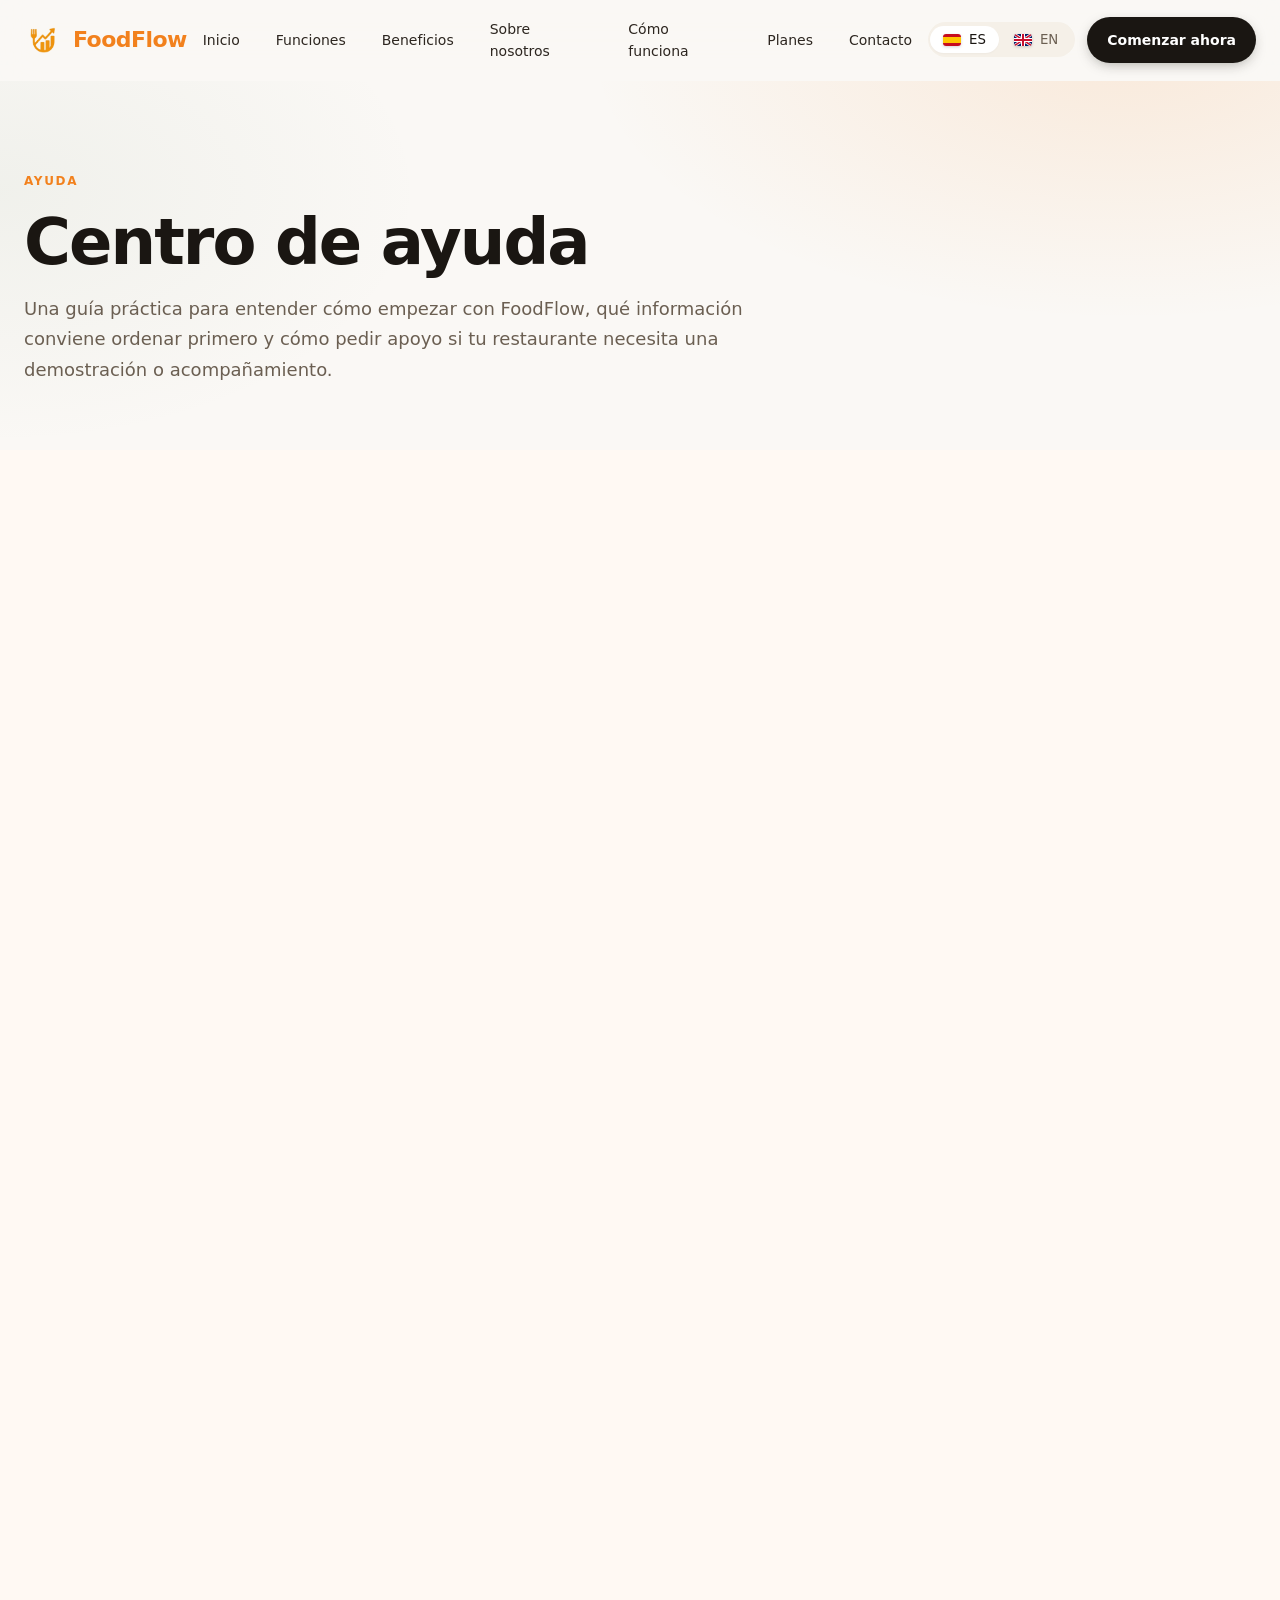
==== commit c345c626: "perf(landing): optimize delivery and connect start ctas" ====
--- a/ayuda.html
+++ b/ayuda.html
@@ -5,11 +5,10 @@
   <meta charset="UTF-8">
   <meta name="viewport" content="width=device-width, initial-scale=1.0">
   <title>Ayuda | FoodFlow</title>
-  <link rel="icon" href="public/assets/images/foodflow-mark.png" type="image/png">
-  <link rel="preconnect" href="https://fonts.googleapis.com">
-  <link rel="preconnect" href="https://fonts.gstatic.com" crossorigin="">
-  <link href="https://fonts.googleapis.com/css2?family=Inter:wght@400;500;600;700;800&family=Playfair+Display:ital,wght@0,400;0,500;0,600;0,700;1,400;1,500&family=DM+Sans:wght@400;500;600;700&family=JetBrains+Mono:wght@500&display=swap" rel="stylesheet">
-  <link rel="stylesheet" href="public/assets/styles/styles.css">
+  <link rel="icon" href="public/assets/images/favicon.png" type="image/png">
+  <link rel="preload" href="public/assets/images/foodflow-mark.webp" as="image" type="image/webp" fetchpriority="high">
+  <link rel="stylesheet" href="public/assets/styles/styles.min.css">
+  <script defer src="public/assets/scripts/scripts.min.js"></script>
 </head>
 
 <body data-page-title="Ayuda | FoodFlow" data-i18n-title="help.page.title">
@@ -17,7 +16,7 @@
     <div class="container nav-inner">
       <a href="index.html#home" class="brand">
         <span class="brand-mark" aria-hidden="true">
-          <img src="public/assets/images/foodflow-mark.png" alt="">
+          <img src="public/assets/images/foodflow-mark.webp" alt="" width="157" height="149" decoding="async" fetchpriority="high">
         </span>
         <span class="brand-text">FoodFlow</span>
       </a>
@@ -41,7 +40,7 @@
             <span class="lang-label">EN</span>
           </button>
         </div>
-        <a class="btn btn-primary" href="index.html#plans" data-i18n="cta.start">Comenzar ahora</a>
+        <a class="btn btn-primary" href="https://foodflowfrontend.vercel.app/" data-i18n="cta.start">Comenzar ahora</a>
         <button class="menu-toggle btn-ghost btn" id="menu-toggle" aria-label="Menú" data-i18n-aria-label="nav.menu">
           <svg width="20" height="20" viewBox="0 0 24 24" fill="none" stroke="currentColor" stroke-width="2" stroke-linecap="round">
             <line x1="3" y1="6" x2="21" y2="6"></line>
@@ -59,7 +58,7 @@
       <a href="index.html#how" data-i18n="nav.how">Cómo funciona</a>
       <a href="index.html#plans" data-i18n="nav.plans">Planes</a>
       <a href="index.html#contact" data-i18n="nav.contact">Contacto</a>
-      <a class="btn btn-primary" href="index.html#plans" data-i18n="cta.start">Comenzar ahora</a>
+      <a class="btn btn-primary" href="https://foodflowfrontend.vercel.app/" data-i18n="cta.start">Comenzar ahora</a>
     </div>
   </nav>
 
@@ -126,12 +125,12 @@
       <div class="foot-grid">
         <div class="foot-brand">
           <a href="index.html#home" class="brand">
-            <span class="brand-mark" aria-hidden="true"><img src="public/assets/images/foodflow-mark.png" alt=""></span>
+            <span class="brand-mark" aria-hidden="true"><img src="public/assets/images/foodflow-mark.webp" alt="" width="157" height="149" loading="lazy" decoding="async"></span>
             <span class="brand-text" style="color:var(--cream)">FoodFlow</span>
           </a>
           <p data-i18n="foot.desc">FoodFlow by ClaudeFlow — Inteligencia financiera para restaurantes independientes y medianos.</p>
           <div class="foot-by">
-            <img src="public/assets/images/claudeflow-logo.png" alt="ClaudeFlow">
+            <img src="public/assets/images/claudeflow-logo.webp" alt="ClaudeFlow" width="240" height="240" loading="lazy" decoding="async">
             <div><div data-i18n="foot.by">Un producto de</div><b>ClaudeFlow</b></div>
           </div>
         </div>
@@ -179,7 +178,6 @@
       </div>
     </div>
   </footer>
-  <script src="public/assets/scripts/scripts.js"></script>
 </body>
 
 </html>
--- a/public/assets/styles/styles.min.css
+++ b/public/assets/styles/styles.min.css
@@ -0,0 +1 @@
+:root{--bg:#faf8f5;--bg-soft:#f5f0e8;--bg-warm:#fff9f3;--ink:#1a1612;--ink-2:#2d2620;--ink-3:#6b5f52;--line:rgba(26, 22, 18, .06);--line-strong:rgba(26, 22, 18, .12);--orange:#f2811d;--orange-light:#ff833a;--orange-soft:#ffb072;--orange-deep:#d96510;--coral:#f2811d;--terracotta:#c45c3e;--sage:#7d9a7d;--cream:#f8f4ef;--card:#ffffff;--shadow-xs:0 1px 2px rgba(26, 22, 18, .03);--shadow-sm:0 2px 8px -4px rgba(26, 22, 18, .08),0 4px 12px -4px rgba(26, 22, 18, .04);--shadow-md:0 8px 24px -6px rgba(26, 22, 18, .12),0 4px 12px -4px rgba(26, 22, 18, .06);--shadow-lg:0 24px 48px -12px rgba(26, 22, 18, .18),0 12px 24px -8px rgba(26, 22, 18, .08);--shadow-xl:0 32px 64px -16px rgba(26, 22, 18, .22),0 16px 32px -12px rgba(26, 22, 18, .1);--radius-sm:12px;--radius:16px;--radius-lg:24px;--radius-xl:32px;--font-sans:system-ui,-apple-system,"Segoe UI",Roboto,Arial,sans-serif;--font-serif:Georgia,"Times New Roman",serif;--font-mono:ui-monospace,"SFMono-Regular",Consolas,"Liberation Mono",monospace}*{box-sizing:border-box}body,html{margin:0;padding:0}html{scroll-behavior:smooth;scroll-padding-top:96px}body{font-family:var(--font-sans);background:radial-gradient(1200px 600px at 90% -10%,rgba(242,129,29,.08),transparent 60%),radial-gradient(900px 600px at 0 20%,rgba(125,154,125,.06),transparent 60%),var(--bg);color:var(--ink);-webkit-font-smoothing:antialiased;line-height:1.6;overflow-x:hidden}h1,h2,h3,h4{font-family:var(--font-sans);font-weight:700;letter-spacing:-.03em}a{color:inherit;text-decoration:none}img{max-width:100%;height:auto;display:block}button{font-family:inherit;cursor:pointer;border:none;background:0 0;color:inherit}.serif{font-family:var(--font-serif);font-weight:500;font-style:italic;letter-spacing:-.01em}.mono{font-family:var(--font-mono);font-size:.85em;letter-spacing:.02em}.container{max-width:1280px;margin:0 auto;padding:0 24px}.about,.benefits,.diff,.features,.final,.how,.legal-section,.plans,footer{content-visibility:auto;contain-intrinsic-size:auto 760px}.nav{position:sticky;top:0;z-index:100;backdrop-filter:blur(24px) saturate(180%);-webkit-backdrop-filter:blur(24px) saturate(180%);background:rgba(250,248,245,.85);border-bottom:1px solid transparent;transition:background-color .3s cubic-bezier(.4, 0, .2, 1),border-color .3s cubic-bezier(.4, 0, .2, 1),box-shadow .3s cubic-bezier(.4, 0, .2, 1)}.nav.scrolled{border-bottom-color:var(--line);background:rgba(250,248,245,.95);box-shadow:var(--shadow-sm)}.nav-inner{display:flex;align-items:center;justify-content:space-between;height:80px}.lang-change .nav-inner,.lang-change .nav-links a,.lang-change .nav-right{transition:transform .18s ease,opacity .18s ease}.lang-change .nav-links a,.lang-change .nav-right{transform:translateY(-2px);opacity:.85}.brand{display:flex;align-items:center;gap:11px;font-weight:700;letter-spacing:-.025em;font-size:22px;color:var(--ink);transition:transform .2s}.brand:hover{transform:translateY(-1px)}.brand-mark{width:38px;height:38px;display:grid;place-items:center;background:0 0;border-radius:var(--radius-sm);box-shadow:none}.nav .brand-text{color:var(--orange)}.brand-mark img{width:70%;height:70%;object-fit:contain}.nav-links{display:flex;gap:4px;align-items:center}.nav-links a{padding:10px 16px;font-size:14px;font-weight:500;color:var(--ink-2);border-radius:999px;transition:all .2s;position:relative}.nav-links a::after{content:"";position:absolute;bottom:6px;left:50%;transform:translateX(-50%) scaleX(0);width:20px;height:2px;background:var(--orange);border-radius:2px;transition:transform .2s}.nav-links a:hover{color:var(--ink);background:var(--bg-soft)}.nav-links a:hover::after{transform:translateX(-50%) scaleX(1)}.nav-right{display:flex;gap:12px;align-items:center}.lang{display:inline-flex;background:var(--bg-soft);border-radius:999px;padding:4px;font-size:13px;font-weight:600;--lang-shift:0px}.lang button{position:relative;display:inline-flex;align-items:center;gap:8px;padding:6px 13px;border-radius:999px;color:var(--ink-3);transition:all .2s;overflow:hidden}.lang button::after{content:"";position:absolute;inset:0;background:linear-gradient(120deg,transparent,rgba(255,255,255,.5),transparent);transform:translateX(-120%);transition:transform .35s ease}.lang button:hover{color:var(--ink);transform:translateY(-1px)}.lang button:hover::after{transform:translateX(120%)}.lang button.active{background:#fff;color:var(--ink);box-shadow:var(--shadow-xs);transform:translateX(var(--lang-shift));animation:langPulse 3s ease-in-out infinite}.lang button.active:hover{transform:translate3d(var(--lang-shift),-1px,0)}body.lang-es .lang{--lang-shift:-2px}body.lang-en .lang{--lang-shift:2px}.lang-flag{width:18px;height:12px;border-radius:3px;overflow:hidden;display:inline-flex;box-shadow:0 1px 3px rgba(26,22,18,.18)}.lang-flag svg{width:100%;height:100%;display:block}@keyframes langPulse{0%,100%{box-shadow:var(--shadow-xs)}50%{box-shadow:0 0 0 6px rgba(242,129,29,.12)}}.btn{display:inline-flex;align-items:center;gap:8px;padding:12px 20px;border-radius:999px;font-weight:600;font-size:14px;transition:all .25s cubic-bezier(.4, 0, .2, 1);white-space:nowrap;position:relative;overflow:hidden}.btn::before{content:"";position:absolute;inset:0;background:linear-gradient(135deg,transparent,rgba(255,255,255,.2));opacity:0;transition:opacity .25s}.btn:hover::before{opacity:1}.btn-primary{background:var(--ink);color:#fff;box-shadow:0 4px 14px -4px rgba(26,22,18,.4)}.btn-primary:hover{transform:translateY(-2px);box-shadow:0 8px 20px -4px rgba(26,22,18,.5)}.btn-orange{background:linear-gradient(135deg,var(--orange-light),var(--orange));color:#fff;box-shadow:0 6px 20px -6px rgba(230,81,0,.5)}.btn-orange:hover{transform:translateY(-2px);box-shadow:0 10px 28px -6px rgba(230,81,0,.6)}.btn-ghost{background:0 0;color:var(--ink);border:1.5px solid var(--line-strong)}.btn-ghost:hover{background:#fff;border-color:var(--ink-3);box-shadow:var(--shadow-sm)}.menu-toggle{display:none;padding:10px;border-radius:var(--radius-sm);color:var(--ink-2)}.menu-toggle:hover{background:var(--bg-soft)}.hero{position:relative;padding:100px 0 120px;overflow:hidden}.hero-bg{position:absolute;inset:0;pointer-events:none;background:radial-gradient(ellipse 900px 500px at 85% -10%,rgba(255,131,58,.12),transparent 60%),radial-gradient(ellipse 700px 500px at -5% 40%,rgba(196,92,62,.08),transparent 60%),radial-gradient(ellipse 600px 400px at 50% 100%,rgba(125,154,125,.06),transparent 60%);background-position:0 0,0 0,0 0;animation:heroDrift 18s ease-in-out infinite}@keyframes heroDrift{0%,100%{background-position:0 0,0 0,0 0}50%{background-position:20px -10px,-20px 10px,10px 20px}}.hero-pattern{position:absolute;inset:0;pointer-events:none;opacity:.4;background-image:radial-gradient(circle at 1px 1px,rgba(26,22,18,.04) 1px,transparent 0);background-size:40px 40px}.hero-grid{position:relative;display:grid;grid-template-columns:1fr 1fr;gap:80px;align-items:center}.eyebrow{display:inline-flex;align-items:center;gap:8px;padding:8px 16px;background:#fff;border:1px solid var(--line);border-radius:999px;font-size:12px;font-weight:600;color:var(--ink-2);letter-spacing:.08em;text-transform:uppercase;box-shadow:var(--shadow-sm)}.eyebrow .dot{width:7px;height:7px;border-radius:50%;background:var(--orange);box-shadow:0 0 0 3px rgba(230,81,0,.2);animation:pulse 2.5s infinite}@keyframes pulse{0%,100%{box-shadow:0 0 0 3px rgba(230,81,0,.2)}50%{box-shadow:0 0 0 6px rgba(230,81,0,.05)}}h1.hero-title{font-size:clamp(40px, 6vw, 72px);line-height:1.02;letter-spacing:-.035em;font-weight:700;margin:22px 0 22px}h1.hero-title .accent{color:var(--orange);font-style:italic}.hero-sub{font-size:19px;line-height:1.65;color:var(--ink-3);max-width:520px;margin-bottom:36px}.hero-ctas{display:flex;gap:14px;flex-wrap:wrap}.hero-meta{display:flex;gap:32px;margin-top:42px;color:var(--ink-3);font-size:13px}.hero-meta .item{display:flex;gap:9px;align-items:center}.hero-meta svg{width:17px;height:17px;color:var(--orange)}.hero-art{position:relative;aspect-ratio:1/1;max-width:580px;margin-left:auto;animation:softFloat 12s ease-in-out infinite}@keyframes softFloat{0%,100%{transform:translateY(0)}50%{transform:translateY(-10px)}}.ha-glow{position:absolute;width:260px;height:260px;top:50%;left:50%;transform:translate(-50%,-50%);background:radial-gradient(circle,rgba(255,131,58,.4),transparent 70%);filter:blur(40px);pointer-events:none;animation:glowPulse 4s ease-in-out infinite}@keyframes glowPulse{0%,100%{opacity:.6;transform:translate(-50%,-50%) scale(1)}50%{opacity:1;transform:translate(-50%,-50%) scale(1.1)}}.ha-bg{position:absolute;inset:6% 2% 6% 2%;background:linear-gradient(160deg,#1a1612 0,#2d2620 40%,#1a1612 100%);border-radius:40px;overflow:hidden;box-shadow:var(--shadow-xl)}.ha-bg::before{content:"";position:absolute;inset:0;background:radial-gradient(ellipse 360px 280px at 85% 15%,rgba(255,131,58,.28),transparent 60%),radial-gradient(ellipse 360px 280px at 5% 85%,rgba(196,92,62,.25),transparent 60%),radial-gradient(ellipse 240px 180px at 50% 50%,rgba(255,171,107,.12),transparent 60%)}.ha-grid{position:absolute;inset:0;background-image:linear-gradient(rgba(255,255,255,.04) 1px,transparent 1px),linear-gradient(90deg,rgba(255,255,255,.04) 1px,transparent 1px);background-size:48px 48px;mask-image:radial-gradient(closest-side,black 50%,transparent 100%)}.ha-card{position:absolute;background:rgba(255,255,255,.95);backdrop-filter:blur(12px);border-radius:var(--radius);padding:16px 18px;box-shadow:var(--shadow-lg);font-size:13px;border:1px solid rgba(255,255,255,.8)}.ha-card .lbl{color:var(--ink-3);font-size:11px;font-weight:600;letter-spacing:.06em;text-transform:uppercase}.ha-card .val{font-weight:700;font-size:24px;letter-spacing:-.025em;margin-top:6px}.ha-card .delta{display:inline-flex;gap:4px;align-items:center;font-size:11px;padding:4px 9px;border-radius:999px;font-weight:600}.ha-receipt{top:6%;left:-6%;width:210px;transform:rotate(-8deg);animation:float1 8s ease-in-out infinite}.ha-receipt::after,.ha-receipt::before{content:"";position:absolute;left:0;right:0;height:10px;background-image:radial-gradient(circle at 6px 5px,var(--bg) 4px,transparent 4.5px);background-size:12px 10px;background-repeat:repeat-x}.ha-receipt::before{top:-5px}.ha-receipt::after{bottom:-5px}.receipt-row{display:flex;justify-content:space-between;padding:5px 0;font-size:12px;color:var(--ink-2)}.receipt-row.h{color:var(--ink);font-weight:700;border-top:1px dashed var(--line-strong);padding-top:10px;margin-top:6px}.receipt-h{font-family:var(--font-serif);font-style:italic;font-size:18px;text-align:center;margin-bottom:8px}.ha-metric{top:10%;right:-4%;width:230px;animation:float2 9s ease-in-out infinite}.ha-metric .delta{background:linear-gradient(135deg,rgba(255,131,58,.15),rgba(230,81,0,.12));color:var(--orange-deep)}.ha-flow{bottom:8%;right:4%;width:250px;animation:float1 10s ease-in-out infinite reverse}.flow-bar{height:9px;border-radius:999px;background:var(--bg-soft);margin-bottom:11px;overflow:hidden}.flow-bar i{display:block;height:100%;border-radius:999px}.flow-row{display:flex;align-items:center;gap:11px;padding:6px 0;font-size:12px}.flow-row .sw{width:11px;height:11px;border-radius:3px}.ha-inv{bottom:2%;left:0;width:210px;transform:rotate(6deg);animation:float2 8s ease-in-out infinite reverse}.inv-grid{display:grid;grid-template-columns:repeat(4,1fr);gap:7px;margin-top:9px}.inv-grid span{aspect-ratio:1/1;border-radius:6px;background:linear-gradient(135deg,#ffe8dc,#fca);position:relative}.inv-grid span:nth-child(2),.inv-grid span:nth-child(7){background:linear-gradient(135deg,#ffe8e8,#ffa8a8)}.inv-grid span:nth-child(11){background:linear-gradient(135deg,#e8dcff,#c8a8ff)}.ha-dish{top:48%;left:38%;width:150px;height:150px;border-radius:50%;background:#fff;display:grid;place-items:center;transform:translate(-50%,-50%);box-shadow:var(--shadow-xl);animation:floatd 7s ease-in-out infinite;border:3px solid rgba(255,255,255,.9)}.ha-dish::before{content:"";position:absolute;inset:16px;border-radius:50%;border:2px dashed rgba(26,22,18,.08);animation:rotate 45s linear infinite}.ha-dish img{width:65%;height:65%;object-fit:contain}@keyframes floatd{0%,100%{transform:translate(-50%,-50%)}50%{transform:translate(-50%,calc(-50% - 10px))}}@keyframes float1{0%,100%{transform:translateY(0) rotate(-8deg)}50%{transform:translateY(-12px) rotate(-8deg)}}@keyframes float2{0%,100%{transform:translateY(0) rotate(6deg)}50%{transform:translateY(10px) rotate(6deg)}}@keyframes rotate{to{transform:rotate(360deg)}}.trust{border-top:1px solid var(--line);border-bottom:1px solid var(--line);padding:32px 0;background:linear-gradient(180deg,rgba(255,255,255,.5),rgba(245,240,232,.5))}.trust-inner{display:flex;align-items:center;justify-content:space-between;flex-wrap:wrap;gap:28px}.trust-label{font-weight:600;letter-spacing:.06em;text-transform:uppercase;font-size:11px;color:var(--ink-3)}.trust-list{display:flex;gap:40px;flex-wrap:wrap}.trust-list span{font-family:var(--font-serif);font-style:italic;font-size:20px;color:var(--ink-2);position:relative}.trust-list span:not(:last-child)::after{content:"·";position:absolute;right:-22px;color:var(--orange);opacity:.5}section{padding:120px 0}.sec-head{max-width:740px;margin:0 auto 72px;text-align:center}.sec-tag{display:inline-flex;align-items:center;gap:10px;color:var(--orange);font-size:11px;font-weight:700;letter-spacing:.16em;text-transform:uppercase;margin-bottom:24px}.sec-tag::before{content:"";width:32px;height:2px;background:linear-gradient(90deg,var(--orange-light),var(--orange));display:inline-block;border-radius:2px}.sec-head[data-align=left]{text-align:left;margin:0}.sec-title{font-size:clamp(32px, 4.4vw, 52px);line-height:1.05;letter-spacing:-.03em;font-weight:700;margin:0 0 18px}.sec-sub{font-size:18px;color:var(--ink-3);max-width:600px;margin:0 auto;line-height:1.7}.problem{background:var(--bg-soft);position:relative}.problem::before{content:"";position:absolute;top:0;left:0;right:0;height:1px;background:linear-gradient(90deg,transparent,var(--line),transparent)}.problem-grid{display:grid;grid-template-columns:repeat(3,1fr);gap:20px}.pain{background:#fff;padding:26px;border-radius:var(--radius-lg);border:1px solid var(--line);transition:all .35s cubic-bezier(.4, 0, .2, 1);position:relative;overflow:hidden}.pain::before{content:"";position:absolute;top:0;left:0;right:0;height:3px;background:linear-gradient(90deg,var(--coral),var(--terracotta));opacity:0;transition:opacity .3s}.pain:hover{transform:translateY(-6px);box-shadow:var(--shadow-lg)}.pain:hover::before{opacity:1}.pain-icon{width:46px;height:46px;border-radius:var(--radius);background:linear-gradient(135deg,#ffe8e8,#ffd0d0);display:grid;place-items:center;color:var(--coral);margin-bottom:16px}.pain-icon svg{width:22px;height:22px}.pain h4{margin:0 0 8px;font-size:17px;font-weight:700;letter-spacing:-.01em}.pain p{margin:0;font-size:14px;color:var(--ink-3);line-height:1.6}.problem-quote{margin-top:72px;text-align:center;max-width:800px;margin-left:auto;margin-right:auto;font-family:var(--font-serif);font-size:clamp(26px, 3.5vw, 40px);line-height:1.3;color:var(--ink);font-style:italic;position:relative;padding:0 40px}.problem-quote::before{display:none}.problem-quote em{color:var(--orange);font-style:italic}.solution-grid{display:grid;grid-template-columns:1fr 1fr;gap:80px;align-items:center}.solution-art{position:relative;aspect-ratio:1/1;max-width:500px;animation:orbitSpin 32s linear infinite;transform-origin:center}.center-orb{position:absolute;inset:22%;border-radius:50%;background:linear-gradient(135deg,#fff9f3,#ffe8dc);box-shadow:0 30px 80px -20px rgba(230,81,0,.4),inset 0 0 0 1px rgba(230,81,0,.15);display:grid;place-items:center;animation:orbitCounter 32s linear infinite}.center-orb img{width:60%;height:60%;object-fit:contain}.center-orb::after{content:"";position:absolute;inset:-14px;border-radius:50%;border:2px dashed rgba(230,81,0,.3);animation:rotate 45s linear infinite}@keyframes rotate{to{transform:rotate(360deg)}}@keyframes orbitSpin{to{transform:rotate(360deg)}}@keyframes orbitCounter{to{transform:rotate(-360deg)}}.orbit{position:absolute;inset:4%;border:1px dashed var(--line-strong);border-radius:50%}.orbit-2{inset:16%}.orbit-pill{position:absolute;background:#fff;padding:10px 15px;border-radius:999px;box-shadow:var(--shadow-md);font-size:13px;font-weight:600;display:flex;gap:9px;align-items:center;animation:orbitCounter 32s linear infinite}.orbit-pill .ico{width:24px;height:24px;border-radius:7px;display:grid;place-items:center;color:#fff}.op-1{top:0;left:28%;transform:rotate(-2deg)}.op-1 .ico{background:var(--orange)}.op-2{top:20%;right:-4%;transform:rotate(2deg)}.op-2 .ico{background:var(--terracotta)}.op-3{bottom:12%;right:4%}.op-3 .ico{background:var(--sage)}.op-4{bottom:0;left:20%}.op-4 .ico{background:var(--coral)}.op-5{top:36%;left:-4%;transform:rotate(-2deg)}.op-5 .ico{background:var(--orange-light)}.solution-list{list-style:none;padding:0;margin:28px 0 0}.solution-list li{display:flex;gap:15px;padding:14px 0;border-bottom:1px solid var(--line);font-size:15px;color:var(--ink-2)}.solution-list li:last-child{border-bottom:0}.check{width:24px;height:24px;flex-shrink:0;border-radius:50%;background:linear-gradient(135deg,rgba(255,131,58,.15),rgba(230,81,0,.1));color:var(--orange);display:grid;place-items:center}.check svg{width:13px;height:13px}.features{background:var(--ink);color:var(--cream);position:relative;overflow:hidden}.features::before{content:"";position:absolute;inset:0;pointer-events:none;background:radial-gradient(ellipse 700px 450px at 0 0,rgba(255,131,58,.15),transparent 60%),radial-gradient(ellipse 700px 450px at 100% 100%,rgba(196,92,62,.12),transparent 60%)}.features .sec-tag{background:rgba(255,131,58,.15);color:var(--orange-soft)}.features .sec-sub{color:rgba(248,244,239,.7)}.feat-grid{display:grid;grid-template-columns:repeat(12,1fr);gap:20px;position:relative}.feat{background:rgba(255,255,255,.03);border:1px solid rgba(255,255,255,.08);border-radius:var(--radius-lg);padding:32px;transition:all .35s cubic-bezier(.4, 0, .2, 1);backdrop-filter:blur(10px)}.feat:hover{background:rgba(255,255,255,.06);border-color:rgba(255,131,58,.35);transform:translateY(-4px);box-shadow:0 20px 50px -20px rgba(0,0,0,.5)}.feat h3{margin:0 0 10px;font-size:19px;letter-spacing:-.01em;font-weight:700}.feat p{margin:0;font-size:14px;color:rgba(248,244,239,.65);line-height:1.65}.feat-ico{width:48px;height:48px;border-radius:var(--radius);background:linear-gradient(135deg,rgba(255,131,58,.2),rgba(230,81,0,.35));color:var(--orange-soft);display:grid;place-items:center;margin-bottom:22px}.feat-ico svg{width:24px;height:24px}.feat.span-6{grid-column:span 6}.feat.span-4{grid-column:span 4}.feat.span-3{grid-column:span 3}.feat.span-5{grid-column:span 5}.feat.span-7{grid-column:span 7}.feat-big{position:relative;overflow:hidden;min-height:300px;display:flex;flex-direction:column;justify-content:space-between}.feat-big .deco{position:absolute;right:-40px;bottom:-40px;width:280px;height:280px;border-radius:50%;background:radial-gradient(circle at 30% 30%,rgba(255,131,58,.5),transparent 70%);pointer-events:none;filter:blur(20px)}.feat-big .stack{display:flex;gap:7px;flex-wrap:wrap;margin-top:20px}.chip{padding:7px 14px;border-radius:999px;background:rgba(255,255,255,.06);border:1px solid rgba(255,255,255,.1);font-size:12px;font-weight:500}.feat-mini-stack{display:flex;gap:14px;margin-top:18px}.mini-card{flex:1;background:rgba(255,255,255,.04);border-radius:var(--radius-sm);padding:14px;font-size:12px;border:1px solid rgba(255,255,255,.06)}.mini-card b{display:block;font-size:24px;letter-spacing:-.02em;margin-bottom:4px}.mini-card span{color:rgba(248,244,239,.6)}.benefits-grid{display:grid;grid-template-columns:repeat(3,1fr);gap:20px}.ben{background:#fff;border-radius:var(--radius-lg);padding:32px;border:1px solid var(--line);transition:all .35s cubic-bezier(.4, 0, .2, 1);position:relative}.ben:hover{box-shadow:var(--shadow-lg);transform:translateY(-4px)}.ben-num{font-family:var(--font-serif);font-style:italic;font-size:56px;line-height:1;color:var(--orange);margin-bottom:16px}.ben h4{margin:0 0 8px;font-size:18px;font-weight:700}.ben p{margin:0;color:var(--ink-3);font-size:14px;line-height:1.6}.how{background:var(--bg-soft);position:relative}.how-steps{display:grid;grid-template-columns:repeat(3,1fr);gap:28px;position:relative}.how-steps::before{content:"";position:absolute;top:50%;transform:translateY(-50%);left:14%;right:14%;height:2px;background-image:linear-gradient(90deg,var(--line-strong) 50%,transparent 0);background-size:16px 2px;z-index:0}.step{background:#fff;border-radius:var(--radius-lg);padding:38px 28px;text-align:center;border:1px solid var(--line);position:relative;z-index:1;transition:all .35s cubic-bezier(.4, 0, .2, 1)}.step:hover{transform:translateY(-8px);box-shadow:var(--shadow-lg)}.step-num{width:56px;height:56px;border-radius:50%;margin:0 auto 20px;background:linear-gradient(135deg,var(--orange-light),var(--orange));color:#fff;font-weight:700;font-size:22px;display:grid;place-items:center;box-shadow:0 12px 28px -10px rgba(230,81,0,.5)}.step h4{margin:0 0 10px;font-size:19px;font-weight:700}.step p{margin:0;color:var(--ink-3);font-size:14px;line-height:1.6}.diff-table{background:#fff;border-radius:var(--radius-xl);border:1px solid var(--line);overflow:hidden;box-shadow:var(--shadow-sm)}.diff-row{display:grid;grid-template-columns:1.5fr 1fr 1fr 1fr;border-bottom:1px solid var(--line)}.diff-row:last-child{border-bottom:0}.diff-row>div{padding:20px 24px;font-size:14px;display:flex;align-items:center}.diff-row.head>div{font-weight:700;font-size:12px;text-transform:uppercase;letter-spacing:.06em;color:var(--ink-3);background:var(--bg-soft)}.diff-row .feat-name{font-weight:600;color:var(--ink)}.diff-row .ff{background:linear-gradient(180deg,rgba(255,131,58,.08),rgba(255,131,58,.03))}.diff-row.head .ff{background:linear-gradient(180deg,rgba(255,131,58,.2),rgba(255,131,58,.1));color:var(--orange)}.maybe,.no,.yes{display:inline-flex;gap:6px;align-items:center;font-weight:600;font-size:13px}.yes{color:var(--orange)}.no{color:var(--ink-3)}.maybe{color:var(--coral)}.plans-grid{display:grid;grid-template-columns:repeat(3,1fr);gap:24px}.plan{background:#fff;border:1px solid var(--line);border-radius:var(--radius-xl);padding:36px 30px;position:relative;display:flex;flex-direction:column;transition:all .35s cubic-bezier(.4, 0, .2, 1)}.plan:hover{transform:translateY(-6px);box-shadow:var(--shadow-lg)}.plan.featured{background:var(--ink);color:var(--cream);border-color:var(--ink);transform:scale(1.04);box-shadow:var(--shadow-xl)}.plan.featured:hover{transform:scale(1.04) translateY(-6px)}.plan-name{font-size:13px;font-weight:700;letter-spacing:.08em;text-transform:uppercase;color:var(--ink-3)}.plan.featured .plan-name{color:var(--orange-soft)}.plan-tag{display:inline-block;margin-left:10px;font-size:10px;padding:4px 10px;background:var(--orange);color:#fff;border-radius:999px;font-weight:700;letter-spacing:.06em;text-transform:uppercase}.price{display:flex;align-items:baseline;gap:6px;margin:20px 0 8px}.price b{font-size:56px;font-weight:700;letter-spacing:-.04em;line-height:1}.price small{color:var(--ink-3);font-size:15px}.plan.featured .price small{color:rgba(248,244,239,.6)}.plan p.desc{margin:0 0 26px;color:var(--ink-3);font-size:14px}.plan.featured p.desc{color:rgba(248,244,239,.7)}.plan ul{list-style:none;padding:0;margin:0 0 32px;flex:1}.plan ul li{padding:10px 0;font-size:14px;display:flex;gap:11px;align-items:flex-start}.plan ul li svg{width:17px;height:17px;flex-shrink:0;color:var(--orange);margin-top:3px}.plan.featured ul li svg{color:var(--orange-soft)}.plan .btn{width:100%;justify-content:center;margin-top:auto}.plan.featured .btn-ghost{background:#fff;color:var(--ink);border-color:#fff}.about{background:radial-gradient(900px 480px at 12% 10%,rgba(242,129,29,.08),transparent 60%),linear-gradient(180deg,var(--bg),var(--bg-warm))}.about-grid{display:grid;grid-template-columns:minmax(0,1.05fr) minmax(320px,.8fr);gap:56px;align-items:start}.about-copy .sec-title{text-align:left;margin:0 0 24px}.about-copy p,.legal-content p{color:var(--ink-3);font-size:16px;line-height:1.75;margin:0 0 18px}.about-panel{display:grid;gap:18px}.about-card{background:#fff;border:1px solid var(--line);border-radius:var(--radius-lg);padding:28px;box-shadow:var(--shadow-md)}.about-label{display:inline-flex;margin-bottom:12px;color:var(--orange);font-size:12px;font-weight:700;letter-spacing:.12em;text-transform:uppercase}.about-card p{margin:0;color:var(--ink-2);line-height:1.7}.about-brand-card{background:linear-gradient(145deg,#fff,var(--bg-warm));border:1px solid var(--line);border-radius:var(--radius-xl);padding:30px;box-shadow:var(--shadow-lg);overflow:hidden;position:relative}.about-brand-card::before{content:"";position:absolute;inset:auto -80px -120px auto;width:240px;height:240px;border-radius:50%;background:radial-gradient(circle,rgba(242,129,29,.18),transparent 68%)}.about-logo-row{display:grid;grid-template-columns:1fr 44px 1fr;gap:14px;align-items:center;position:relative;margin-bottom:26px}.about-logo-box{min-height:132px;display:grid;place-items:center;border-radius:var(--radius-lg);background:#fff;border:1px solid var(--line);box-shadow:var(--shadow-sm)}.about-logo-box img{width:min(120px,70%);max-height:92px;object-fit:contain}.foodflow-logo img{width:min(86px,58%)}.about-link-line{height:2px;background:linear-gradient(90deg,var(--orange),var(--sage));border-radius:999px;position:relative}.about-link-line::after,.about-link-line::before{content:"";position:absolute;top:50%;width:7px;height:7px;border-radius:50%;background:var(--orange);transform:translateY(-50%)}.about-link-line::before{left:0}.about-link-line::after{right:0;background:var(--sage)}.about-brand-text{position:relative}.about-brand-text h3{margin:0 0 10px;font-size:26px;letter-spacing:-.025em}.about-brand-text p{margin:0;color:var(--ink-3);line-height:1.7}.about-highlights{display:grid;gap:12px}.about-highlights div{display:grid;gap:4px;padding:18px 20px;border-radius:var(--radius);background:#fff;border:1px solid var(--line);box-shadow:var(--shadow-sm)}.about-highlights b{color:var(--ink);font-size:15px}.about-highlights span{color:var(--ink-3);font-size:14px;line-height:1.55}.page-hero{padding:86px 0 64px;background:radial-gradient(900px 460px at 88% -10%,rgba(242,129,29,.12),transparent 60%),radial-gradient(700px 420px at 0 30%,rgba(125,154,125,.08),transparent 60%),var(--bg)}.page-kicker{color:var(--orange);font-size:12px;font-weight:700;letter-spacing:.14em;text-transform:uppercase}.page-title{font-size:clamp(38px, 5vw, 64px);line-height:1.05;margin:16px 0 18px;max-width:760px}.page-sub{color:var(--ink-3);font-size:18px;line-height:1.7;max-width:760px;margin:0}.legal-section{padding:78px 0 110px;background:var(--bg-warm)}.legal-layout{display:grid;grid-template-columns:280px minmax(0,1fr);gap:42px;align-items:start}.legal-nav{position:sticky;top:96px;display:grid;gap:8px;padding:18px;background:#fff;border:1px solid var(--line);border-radius:var(--radius);box-shadow:var(--shadow-sm)}.legal-nav a{padding:10px 12px;border-radius:10px;color:var(--ink-3);font-size:14px;font-weight:600}.legal-nav a:hover{background:var(--bg-soft);color:var(--ink)}.legal-content{background:#fff;border:1px solid var(--line);border-radius:var(--radius-lg);padding:42px;box-shadow:var(--shadow-md)}.legal-content h2{font-size:28px;margin:0 0 16px;letter-spacing:-.02em}.legal-content h3{font-size:20px;margin:34px 0 10px;letter-spacing:-.02em}.legal-content ul{margin:0 0 22px;padding-left:20px;color:var(--ink-3);line-height:1.75}.legal-content li{margin-bottom:8px}.legal-content [id]{scroll-margin-top:108px}.about-panel,.faq-list{display:grid;gap:14px}.faq-item,.support-card{border:1px solid var(--line);border-radius:var(--radius);padding:20px;background:var(--bg-warm)}.faq-item h3,.support-card h3{margin-top:0}.support-grid{display:grid;grid-template-columns:repeat(3,1fr);gap:16px;margin:24px 0 10px}.faq-layout{display:grid;gap:24px}.faq-filter-bar{display:flex;gap:10px;flex-wrap:wrap;padding:10px;background:#fff;border:1px solid var(--line);border-radius:var(--radius);box-shadow:var(--shadow-sm)}.faq-filter{padding:10px 16px;border-radius:999px;color:var(--ink-3);font-size:14px;font-weight:700;background:0 0;transition:all .2s}.faq-filter:hover{color:var(--ink);background:var(--bg-soft)}.faq-filter.active{color:#fff;background:var(--ink);box-shadow:var(--shadow-sm)}.faq-item.is-hidden{display:none}.final{padding:140px 0;position:relative;overflow:hidden}.final-card{background:linear-gradient(135deg,var(--orange) 0,var(--orange-deep) 45%,var(--ink) 200%);border-radius:40px;padding:80px 64px;position:relative;overflow:hidden;color:#fff;box-shadow:var(--shadow-xl)}.final-card::before{content:"";position:absolute;inset:0;background:radial-gradient(ellipse 500px 350px at 100% 0,rgba(255,255,255,.15),transparent 60%),radial-gradient(ellipse 500px 350px at 0 100%,rgba(26,22,18,.5),transparent 60%)}.final-card h2{font-size:clamp(36px, 5.5vw, 64px);line-height:1.08;letter-spacing:-.03em;font-weight:600;margin:0 0 24px;max-width:700px;position:relative}.final-card p{font-size:18px;max-width:560px;margin:0 0 36px;color:rgba(255,255,255,.9);position:relative;line-height:1.65}.final-card .btn{position:relative}.final-card .btn-primary{background:#fff;color:var(--ink);box-shadow:0 8px 30px -8px rgba(0,0,0,.5)}.final-card .btn-primary:hover{box-shadow:0 12px 40px -8px rgba(0,0,0,.6)}.final-card .btn-ghost{background:rgba(255,255,255,.12);border-color:rgba(255,255,255,.3);color:#fff;backdrop-filter:blur(10px)}.final-form{display:grid;grid-template-columns:1.3fr 1fr 1fr auto;gap:14px;margin-top:24px;position:relative}.final-form input,.final-form textarea{width:100%;border-radius:var(--radius);border:1.5px solid rgba(255,255,255,.3);background:rgba(255,255,255,.1);color:#fff;padding:14px 16px;font-size:14px;font-family:inherit;outline:0;transition:all .2s}.final-form input:focus,.final-form textarea:focus{border-color:rgba(255,255,255,.6);background:rgba(255,255,255,.16);box-shadow:0 0 0 4px rgba(255,255,255,.1)}.final-form input::placeholder,.final-form textarea::placeholder{color:rgba(255,255,255,.7)}.final-form textarea{grid-column:1/-1;min-height:100px;resize:vertical}.final-form button{height:48px;align-self:start}.final-deco{position:absolute;right:-50px;bottom:-50px;width:320px;height:320px;border-radius:50%;border:2px dashed rgba(255,255,255,.15);animation:rotate 60s linear infinite}.final-deco::before{content:"";position:absolute;inset:36px;border-radius:50%;border:2px dashed rgba(255,255,255,.12)}footer{background:var(--ink);color:var(--cream);padding:80px 0 36px}.foot-grid{display:grid;grid-template-columns:1.5fr repeat(4,minmax(130px,1fr));gap:34px;margin-bottom:64px}.foot-brand{display:flex;flex-direction:column;gap:18px}.foot-brand .brand{color:#fff}.foot-brand p{margin:0;font-size:14px;max-width:320px;line-height:1.65;color:rgba(248,244,239,.7)}.foot-by{display:flex;align-items:center;gap:11px;font-size:12px;padding:12px 16px;border-radius:var(--radius);background:rgba(255,255,255,.04);width:fit-content;border:1px solid rgba(255,255,255,.08)}.foot-by img{width:30px;height:30px}.foot-by b{color:#fff;font-weight:600}.foot-col h5{color:#fff;font-size:12px;text-transform:uppercase;letter-spacing:.08em;margin:0 0 16px}.foot-col a{display:block;padding:6px 0;font-size:14px;color:rgba(248,244,239,.65);transition:color .2s}.footer-link{display:block;width:100%;padding:6px 0;text-align:left;font-size:14px;font-weight:400;line-height:1.6;color:rgba(248,244,239,.65);transition:color .2s}.foot-col a:hover,.footer-link:hover{color:var(--orange-soft)}body.modal-open{overflow:hidden}.legal-modal{position:fixed;inset:0;z-index:300;display:none;place-items:center;padding:24px}.legal-modal.open{display:grid}.legal-modal-backdrop{position:absolute;inset:0;background:rgba(26,22,18,.62);backdrop-filter:blur(18px);-webkit-backdrop-filter:blur(18px)}.legal-modal-card{position:relative;width:min(800px,100%);max-height:min(760px,calc(100vh - 48px));padding:0;display:grid;grid-template-rows:auto minmax(0,1fr);overflow:hidden;background:var(--bg-warm);border:1px solid rgba(255,255,255,.42);border-radius:28px;box-shadow:var(--shadow-xl)}.legal-modal-close{position:absolute;top:18px;right:18px;z-index:2;width:42px;height:42px;display:grid;place-items:center;border-radius:50%;background:#fff;color:var(--ink);box-shadow:var(--shadow-sm)}.legal-modal-close svg{width:19px;height:19px}.legal-modal-head{padding:28px 40px 20px;border-bottom:1px solid var(--line)}.legal-modal-head h2{margin:10px 0 12px;font-size:clamp(30px, 4vw, 44px);letter-spacing:-.03em;line-height:1.04}.legal-modal-head p{margin:0;max-width:780px;color:var(--ink-3);line-height:1.7}.legal-modal-body{padding:24px 40px 34px;overflow:auto;display:grid;grid-template-columns:1fr;gap:14px}.legal-modal-body h3{margin:4px 0 0;font-size:18px;letter-spacing:-.015em}.legal-modal-body li,.legal-modal-body p{color:var(--ink-3);line-height:1.68;font-size:14px}.legal-modal-body p,.legal-modal-body ul{margin:0}.legal-modal-body ul{padding-left:18px}.socials{display:flex;gap:10px;margin-top:10px}.socials a{width:38px;height:38px;border-radius:50%;display:grid;place-items:center;background:rgba(255,255,255,.04);border:1px solid rgba(255,255,255,.1);transition:all .25s}.socials a:hover{transform:translateY(-3px);background:rgba(255,255,255,.1);border-color:rgba(255,255,255,.2)}.socials svg{width:18px;height:18px;color:var(--cream)}.foot-bottom{border-top:1px solid rgba(255,255,255,.08);padding-top:28px;display:flex;justify-content:space-between;align-items:center;gap:18px;flex-wrap:wrap;font-size:13px;color:rgba(248,244,239,.6)}.foot-bottom .lang{background:rgba(255,255,255,.04);border:1px solid rgba(255,255,255,.08)}.foot-bottom .lang button{color:rgba(248,244,239,.6)}.foot-bottom .lang button.active{background:rgba(255,255,255,.1);color:#fff;box-shadow:none}@media (max-width:980px){.nav-links{display:none}.menu-toggle{display:grid;place-items:center}.hero{padding:60px 0 60px}.hero-grid{grid-template-columns:1fr;gap:50px}.hero-art{margin:0 auto}.solution-grid{grid-template-columns:1fr;gap:50px}.about-grid,.legal-layout{grid-template-columns:1fr}.legal-nav{position:static}.support-grid{grid-template-columns:1fr}.solution-art{margin:0 auto;order:2}.benefits-grid,.feat-grid,.how-steps,.plans-grid,.problem-grid{grid-template-columns:1fr 1fr}.feat.span-3,.feat.span-4,.feat.span-5,.feat.span-6,.feat.span-7{grid-column:span 1}.how-steps::after,.how-steps::before{display:none}.diff-row{grid-template-columns:1fr 1fr}.diff-row>div:nth-child(3),.diff-row>div:nth-child(4){display:none}.plan.featured{transform:none}.foot-grid{grid-template-columns:1fr 1fr;gap:36px}section{padding:90px 0}.final-card{padding:50px 32px}.final-form{grid-template-columns:repeat(2,minmax(0,1fr))}.final-form button{grid-column:1/-1}.legal-modal-body{grid-template-columns:1fr}}@media (max-width:620px){.nav-right .btn{display:none}.container{padding:0 20px}.benefits-grid,.feat-grid,.how-steps,.plans-grid,.problem-grid{grid-template-columns:1fr}.foot-grid{grid-template-columns:1fr}.legal-content{padding:28px}.legal-modal{padding:14px}.legal-modal-card{max-height:min(760px,calc(100vh - 28px));border-radius:22px}.legal-modal-body,.legal-modal-head{padding-left:24px;padding-right:24px}.trust-list{gap:20px}.hero-meta{flex-direction:column;gap:12px}.ha-flow,.ha-inv,.ha-metric,.ha-receipt{width:170px}.final-form{grid-template-columns:1fr}.final-form button{width:100%}.final-card{padding:40px 24px}}.mobile-menu{display:none;position:fixed;inset:76px 0 0;background:var(--bg);z-index:99;padding:24px;flex-direction:column;gap:4px}.mobile-menu.open{display:flex}.mobile-menu a{padding:15px 18px;border-radius:var(--radius);font-size:17px;font-weight:500;color:var(--ink)}.mobile-menu a:hover{background:var(--bg-soft)}.mobile-menu .btn{margin-top:16px;justify-content:center}[data-reveal]{opacity:0;transform:translateY(24px);transition:opacity .8s cubic-bezier(.4, 0, .2, 1),transform .8s cubic-bezier(.4, 0, .2, 1)}[data-reveal].in{opacity:1;transform:none}@media (prefers-reduced-motion:reduce){.hero-art{animation:none}.hero-bg{animation:none}.lang button.active{animation:none}.lang-change .nav-inner,.lang-change .nav-links a,.lang-change .nav-right{transition:none}[data-reveal]{transition:none}}
